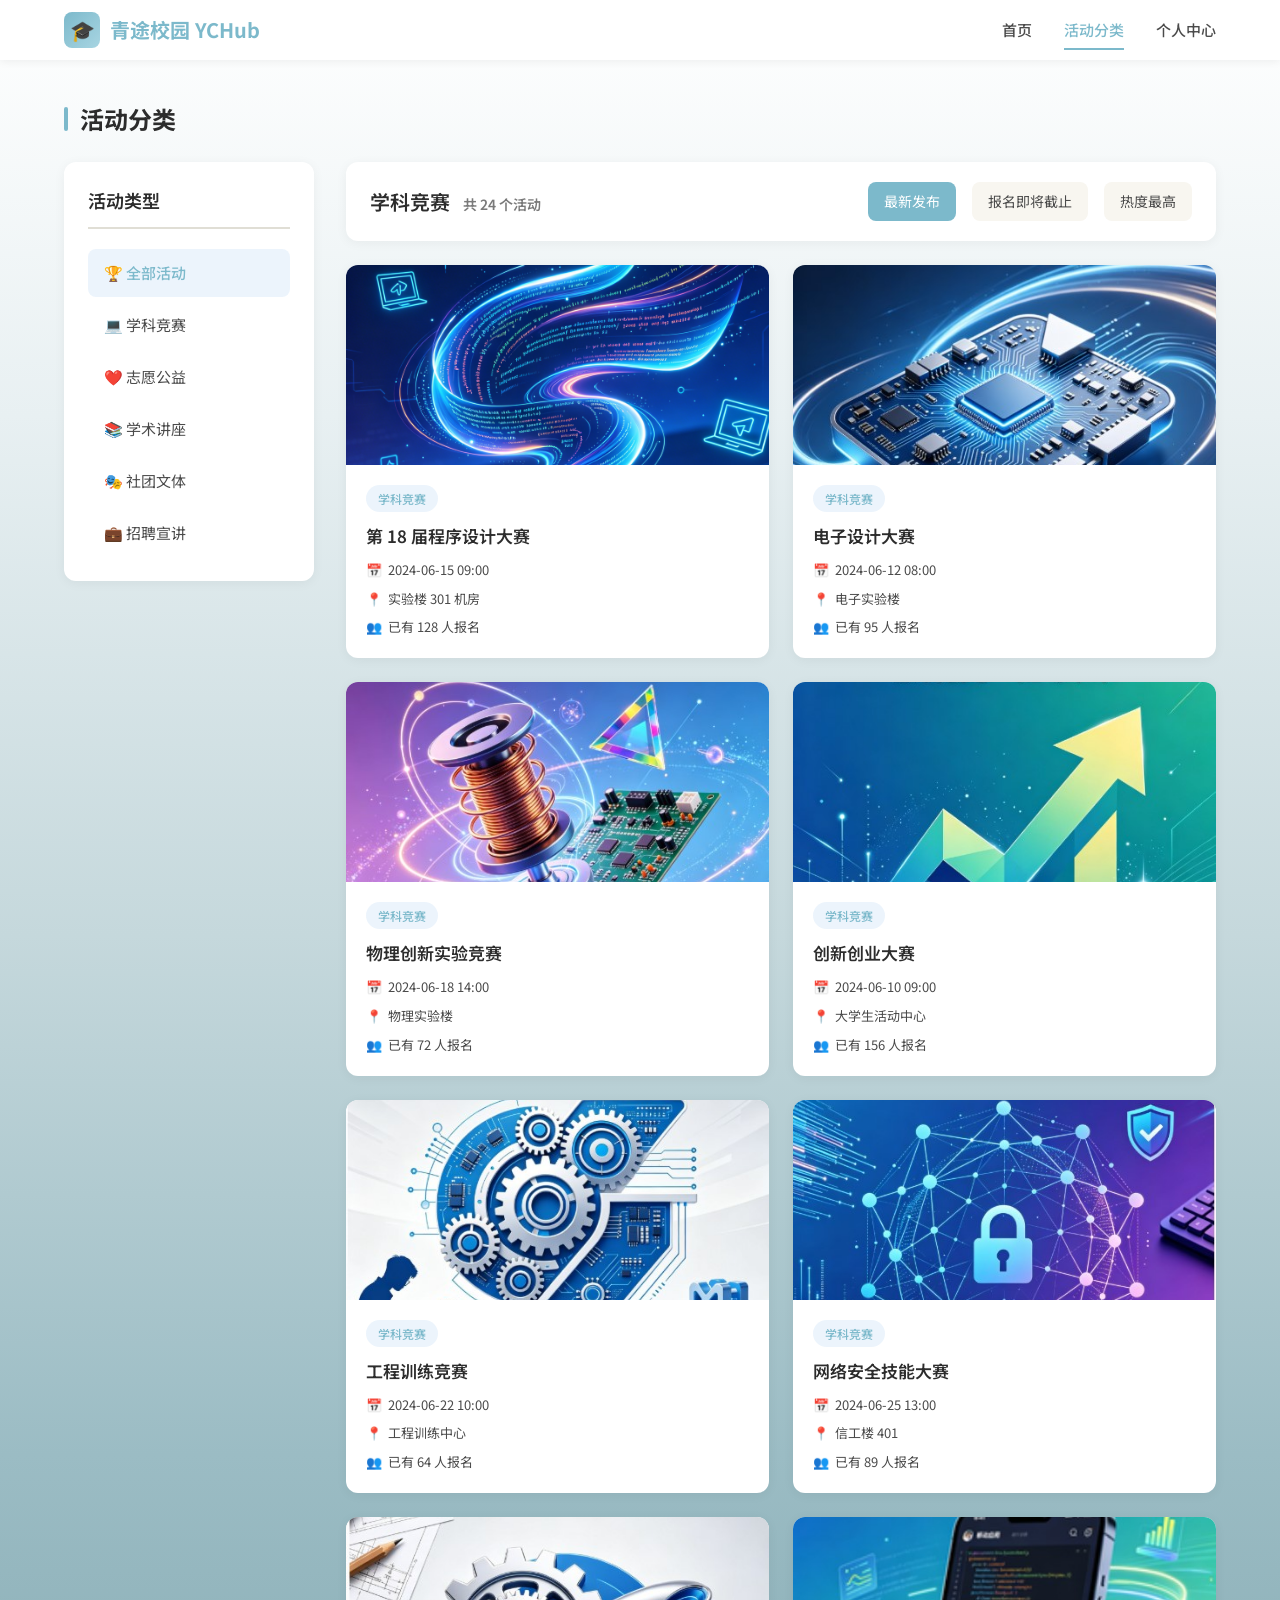
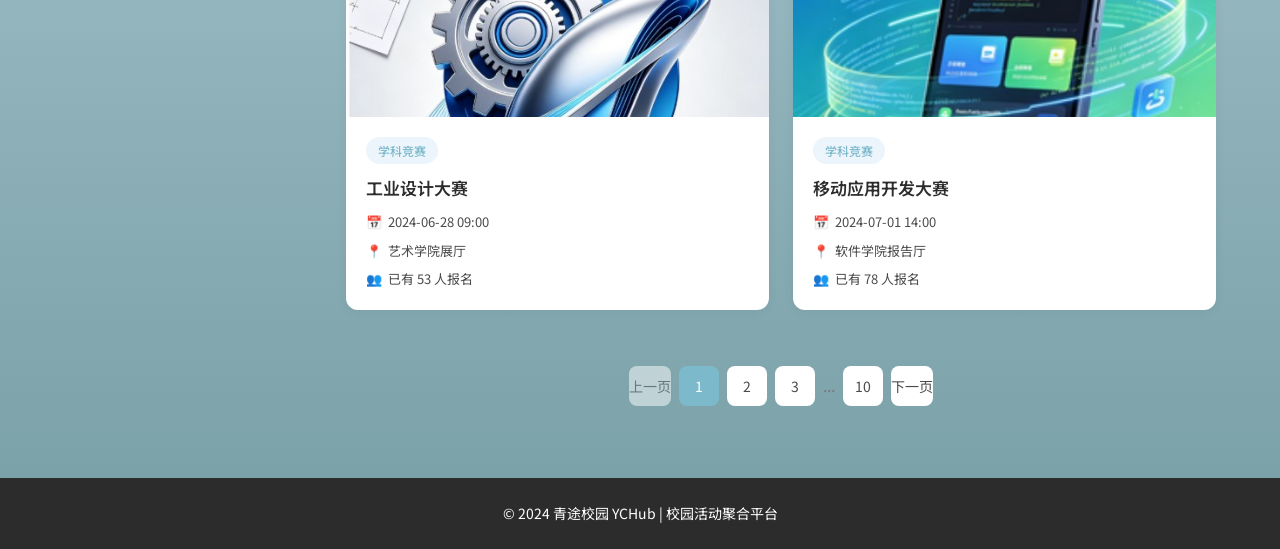
==== classify.html @ 2cfd6ea1 "refactor: 调整轮播间隔、移除冗余文案和面包屑导航 1. 将自动轮播间隔从3500毫秒调整为2500毫秒 2. 移除classify.html页面的分类页描述文案 3. 移除detail.ht" ====
<!DOCTYPE html>
<html lang="zh-CN">
<head>
  <meta charset="UTF-8">
  <meta name="viewport" content="width=device-width, initial-scale=1.0">
  <meta name="description" content="青途校园 YCHub - 活动分类页面">
  <title>活动分类 - 青途校园 YCHub</title>
  <link rel="stylesheet" href="style.css">
  <style>
    /* 页面整体背景 - 天青色渐变 */
    .classify-page-wrapper {
      background: linear-gradient(to top, #7BA1A9 0%, #9BBCC4 30%, #C5D8DC 55%, #E8F0F2 80%, #FFFFFF 100%);
      min-height: 100vh;
    }
  </style>
</head>
<body>
  <!-- 顶部导航栏 -->
  <nav class="navbar">
    <div class="container">
      <a href="index.html" class="navbar-brand">
        <div class="navbar-brand-icon">🎓</div>
        <span>青途校园 YCHub</span>
      </a>
      <div class="navbar-menu">
        <a href="index.html" class="navbar-item">首页</a>
        <a href="classify.html" class="navbar-item active">活动分类</a>
        <a href="user.html" class="navbar-item">个人中心</a>
      </div>
    </div>
  </nav>

  <!-- 页面内容 -->
  <main class="page-wrapper classify-page-wrapper">
    <section class="classify-page">
      <div class="container">
        <h1 class="section-title">活动分类</h1>
        
        <div class="classify-layout">
          <!-- 左侧分类侧边栏 -->
          <aside class="sidebar">
            <h2 class="sidebar-title">活动类型</h2>
            <nav class="sidebar-menu">
              <div class="sidebar-item active">🏆 全部活动</div>
              <div class="sidebar-item">💻 学科竞赛</div>
              <div class="sidebar-item">❤️ 志愿公益</div>
              <div class="sidebar-item">📚 学术讲座</div>
              <div class="sidebar-item">🎭 社团文体</div>
              <div class="sidebar-item">💼 招聘宣讲</div>
            </nav>
          </aside>

          <!-- 右侧活动列表 -->
          <div class="main-content">
            <!-- 列表头部 -->
            <div class="content-header">
              <div>
                <h2 class="content-title">
                  学科竞赛
                  <span class="content-count">共 24 个活动</span>
                </h2>
              </div>
              <div class="sort-options">
                <span class="sort-item active">最新发布</span>
                <span class="sort-item">报名即将截止</span>
                <span class="sort-item">热度最高</span>
              </div>
            </div>

            <!-- 活动列表 -->
            <div class="activity-list">
              <!-- 活动项 1 -->
              <a href="detail.html" class="card activity-card">
                <img class="card-image" src="images/posters/programming-contest.jpg" alt="第 18 届程序设计大赛海报">
                <div class="card-content">
                  <span class="tag tag-primary activity-tag">学科竞赛</span>
                  <h3 class="activity-title">第 18 届程序设计大赛</h3>
                  <div class="activity-meta">
                    <div class="activity-meta-item">
                      <span>📅</span>
                      <span>2024-06-15 09:00</span>
                    </div>
                    <div class="activity-meta-item">
                      <span>📍</span>
                      <span>实验楼 301 机房</span>
                    </div>
                    <div class="activity-meta-item">
                      <span>👥</span>
                      <span>已有 128 人报名</span>
                    </div>
                  </div>
                </div>
              </a>

              <!-- 活动项 2 -->
              <a href="detail.html" class="card activity-card">
                <img class="card-image" src="images/posters/electronic-design.jpg" alt="电子设计大赛海报">
                <div class="card-content">
                  <span class="tag tag-primary activity-tag">学科竞赛</span>
                  <h3 class="activity-title">电子设计大赛</h3>
                  <div class="activity-meta">
                    <div class="activity-meta-item">
                      <span>📅</span>
                      <span>2024-06-12 08:00</span>
                    </div>
                    <div class="activity-meta-item">
                      <span>📍</span>
                      <span>电子实验楼</span>
                    </div>
                    <div class="activity-meta-item">
                      <span>👥</span>
                      <span>已有 95 人报名</span>
                    </div>
                  </div>
                </div>
              </a>

              <!-- 活动项 3 -->
              <a href="detail.html" class="card activity-card">
                <img class="card-image" src="images/posters/physics-contest.jpg" alt="物理创新实验竞赛海报">
                <div class="card-content">
                  <span class="tag tag-primary activity-tag">学科竞赛</span>
                  <h3 class="activity-title">物理创新实验竞赛</h3>
                  <div class="activity-meta">
                    <div class="activity-meta-item">
                      <span>📅</span>
                      <span>2024-06-18 14:00</span>
                    </div>
                    <div class="activity-meta-item">
                      <span>📍</span>
                      <span>物理实验楼</span>
                    </div>
                    <div class="activity-meta-item">
                      <span>👥</span>
                      <span>已有 72 人报名</span>
                    </div>
                  </div>
                </div>
              </a>

              <!-- 活动项 4 -->
              <a href="detail.html" class="card activity-card">
                <img class="card-image" src="images/posters/innovation-contest.jpg" alt="创新创业大赛海报">
                <div class="card-content">
                  <span class="tag tag-primary activity-tag">学科竞赛</span>
                  <h3 class="activity-title">创新创业大赛</h3>
                  <div class="activity-meta">
                    <div class="activity-meta-item">
                      <span>📅</span>
                      <span>2024-06-10 09:00</span>
                    </div>
                    <div class="activity-meta-item">
                      <span>📍</span>
                      <span>大学生活动中心</span>
                    </div>
                    <div class="activity-meta-item">
                      <span>👥</span>
                      <span>已有 156 人报名</span>
                    </div>
                  </div>
                </div>
              </a>

              <!-- 活动项 5 -->
              <a href="detail.html" class="card activity-card">
                <img class="card-image" src="images/posters/engineering-training.jpg" alt="工程训练竞赛海报">
                <div class="card-content">
                  <span class="tag tag-primary activity-tag">学科竞赛</span>
                  <h3 class="activity-title">工程训练竞赛</h3>
                  <div class="activity-meta">
                    <div class="activity-meta-item">
                      <span>📅</span>
                      <span>2024-06-22 10:00</span>
                    </div>
                    <div class="activity-meta-item">
                      <span>📍</span>
                      <span>工程训练中心</span>
                    </div>
                    <div class="activity-meta-item">
                      <span>👥</span>
                      <span>已有 64 人报名</span>
                    </div>
                  </div>
                </div>
              </a>

              <!-- 活动项 6 -->
              <a href="detail.html" class="card activity-card">
                <img class="card-image" src="images/posters/cybersecurity-contest.jpg" alt="网络安全技能大赛海报">
                <div class="card-content">
                  <span class="tag tag-primary activity-tag">学科竞赛</span>
                  <h3 class="activity-title">网络安全技能大赛</h3>
                  <div class="activity-meta">
                    <div class="activity-meta-item">
                      <span>📅</span>
                      <span>2024-06-25 13:00</span>
                    </div>
                    <div class="activity-meta-item">
                      <span>📍</span>
                      <span>信工楼 401</span>
                    </div>
                    <div class="activity-meta-item">
                      <span>👥</span>
                      <span>已有 89 人报名</span>
                    </div>
                  </div>
                </div>
              </a>

              <!-- 活动项 7 -->
              <a href="detail.html" class="card activity-card">
                <img class="card-image" src="images/posters/industrial-design.jpg" alt="工业设计大赛海报">
                <div class="card-content">
                  <span class="tag tag-primary activity-tag">学科竞赛</span>
                  <h3 class="activity-title">工业设计大赛</h3>
                  <div class="activity-meta">
                    <div class="activity-meta-item">
                      <span>📅</span>
                      <span>2024-06-28 09:00</span>
                    </div>
                    <div class="activity-meta-item">
                      <span>📍</span>
                      <span>艺术学院展厅</span>
                    </div>
                    <div class="activity-meta-item">
                      <span>👥</span>
                      <span>已有 53 人报名</span>
                    </div>
                  </div>
                </div>
              </a>

              <!-- 活动项 8 -->
              <a href="detail.html" class="card activity-card">
                <img class="card-image" src="images/posters/mobile-app-contest.jpg" alt="移动应用开发大赛海报">
                <div class="card-content">
                  <span class="tag tag-primary activity-tag">学科竞赛</span>
                  <h3 class="activity-title">移动应用开发大赛</h3>
                  <div class="activity-meta">
                    <div class="activity-meta-item">
                      <span>📅</span>
                      <span>2024-07-01 14:00</span>
                    </div>
                    <div class="activity-meta-item">
                      <span>📍</span>
                      <span>软件学院报告厅</span>
                    </div>
                    <div class="activity-meta-item">
                      <span>👥</span>
                      <span>已有 78 人报名</span>
                    </div>
                  </div>
                </div>
              </a>
            </div>

            <!-- 分页 -->
            <nav class="pagination">
              <span class="pagination-item disabled">上一页</span>
              <span class="pagination-item active">1</span>
              <span class="pagination-item">2</span>
              <span class="pagination-item">3</span>
              <span class="pagination-ellipsis">...</span>
              <span class="pagination-item">10</span>
              <span class="pagination-item">下一页</span>
            </nav>
          </div>
        </div>
      </div>
    </section>
  </main>

  <!-- 底部版权栏 -->
  <footer class="footer">
    <div class="container">
      <p>© 2024 青途校园 YCHub | 校园活动聚合平台</p>
    </div>
  </footer>
</body>
</html>
---- style.css ----
/* ===== 1. 全局基础样式 ===== */
@import url('https://fonts.googleapis.com/css2?family=Noto+Sans+SC:wght@300;400;500;700&display=swap');

* {
  margin: 0;
  padding: 0;
  box-sizing: border-box;
}

:root {
  --primary-color: #7CB9CB;
  --primary-light: #A8D5E2;
  --primary-dark: #5A9AAD;
  --secondary-color: #7BA05B;
  --secondary-light: #9BC278;
  --accent-color: #C73E3A;
  --accent-light: #D4625C;
  --accent-dark: #A6302C;
  --bg-color: #F8F6F0;
  --bg-white: #FFFFFF;
  --text-primary: #2C2C2C;
  --text-secondary: #4A4A4A;
  --text-muted: #7A7A7A;
  --border-color: #E0DED5;
  --border-light: #F0EEE6;
  --shadow-light: 0 2px 8px rgba(0,0,0,0.06);
  --shadow-hover: 0 4px 16px rgba(0,0,0,0.10);
  --shadow-card: 0 2px 12px rgba(0,0,0,0.05);
  --radius-sm: 8px;
  --radius-md: 12px;
  --radius-lg: 16px;
  --radius-full: 50%;
  --transition: all 0.3s ease;
  --max-width: 1200px;
  --nav-height: 60px;
}

body {
  font-family: 'Noto Sans SC', -apple-system, BlinkMacSystemFont, 'Segoe UI', sans-serif;
  font-size: 16px;
  line-height: 1.6;
  color: var(--text-primary);
  background-color: var(--bg-color);
  min-height: 100vh;
}

a {
  text-decoration: none;
  color: inherit;
  transition: var(--transition);
}

ul, ol {
  list-style: none;
}

img {
  max-width: 100%;
  height: auto;
  display: block;
}

button {
  cursor: pointer;
  border: none;
  background: none;
  font-family: inherit;
  transition: var(--transition);
}

input, textarea {
  font-family: inherit;
  font-size: inherit;
}

/* ===== 2. 公共组件样式 ===== */

/* 容器 */
.container {
  max-width: var(--max-width);
  margin: 0 auto;
  padding: 0 24px;
}

/* 页面内容包装器 */
.page-wrapper {
  min-height: calc(100vh - var(--nav-height));
  padding-top: var(--nav-height);
}

/* 导航栏 */
.navbar {
  position: fixed;
  top: 0;
  left: 0;
  right: 0;
  height: var(--nav-height);
  background: var(--bg-white);
  box-shadow: var(--shadow-light);
  z-index: 1000;
}

.navbar .container {
  display: flex;
  align-items: center;
  justify-content: space-between;
  height: 100%;
}

.navbar-brand {
  display: flex;
  align-items: center;
  gap: 10px;
  font-size: 20px;
  font-weight: 700;
  color: var(--primary-color);
}

.navbar-brand-icon {
  width: 36px;
  height: 36px;
  background: linear-gradient(135deg, var(--primary-color), var(--primary-light));
  border-radius: var(--radius-sm);
  display: flex;
  align-items: center;
  justify-content: center;
  color: white;
  font-size: 20px;
}

.navbar-menu {
  display: flex;
  align-items: center;
  gap: 32px;
}

.navbar-item {
  position: relative;
  padding: 8px 0;
  font-size: 15px;
  color: var(--text-secondary);
  font-weight: 500;
}

.navbar-item::after {
  content: '';
  position: absolute;
  bottom: 0;
  left: 0;
  width: 0;
  height: 2px;
  background: var(--primary-color);
  transition: var(--transition);
}

.navbar-item:hover,
.navbar-item.active {
  color: var(--primary-color);
}

.navbar-item:hover::after,
.navbar-item.active::after {
  width: 100%;
}

/* 底部版权栏 */
.footer {
  background: var(--text-primary);
  color: var(--bg-white);
  padding: 24px 0;
  text-align: center;
  font-size: 14px;
}

.footer a {
  color: var(--primary-light);
}

.footer a:hover {
  text-decoration: underline;
}

/* 按钮 */
.btn {
  display: inline-flex;
  align-items: center;
  justify-content: center;
  padding: 12px 24px;
  border-radius: var(--radius-sm);
  font-size: 15px;
  font-weight: 500;
  transition: var(--transition);
  cursor: pointer;
  border: none;
  gap: 8px;
}

.btn-primary {
  background: var(--primary-color);
  color: var(--bg-white);
}

.btn-primary:hover {
  background: var(--primary-dark);
  transform: translateY(-2px);
  box-shadow: var(--shadow-hover);
}

.btn-accent {
  background: var(--accent-color);
  color: var(--bg-white);
}

.btn-accent:hover {
  background: var(--accent-dark);
  transform: translateY(-2px);
  box-shadow: var(--shadow-hover);
}

.btn-outline {
  background: transparent;
  color: var(--primary-color);
  border: 2px solid var(--primary-color);
}

.btn-outline:hover {
  background: var(--primary-color);
  color: var(--bg-white);
}

.btn-sm {
  padding: 8px 16px;
  font-size: 13px;
}

.btn-lg {
  padding: 16px 32px;
  font-size: 17px;
}

/* 卡片 */
.card {
  background: var(--bg-white);
  border-radius: var(--radius-md);
  box-shadow: var(--shadow-card);
  transition: var(--transition);
  overflow: hidden;
}

.card:hover {
  transform: translateY(-4px);
  box-shadow: var(--shadow-hover);
}

.card-image {
  width: 100%;
  height: 180px;
  object-fit: cover;
  background: var(--bg-color);
}

.card-content {
  padding: 20px;
}

.card-title {
  font-size: 18px;
  font-weight: 600;
  margin-bottom: 12px;
  color: var(--text-primary);
}

.card-meta {
  display: flex;
  flex-direction: column;
  gap: 8px;
  font-size: 14px;
  color: var(--text-secondary);
}

.card-meta-item {
  display: flex;
  align-items: center;
  gap: 6px;
}

/* 标签 */
.tag {
  display: inline-block;
  padding: 4px 12px;
  border-radius: 20px;
  font-size: 12px;
  font-weight: 500;
}

.tag-primary {
  background: rgba(74, 144, 226, 0.1);
  color: var(--primary-color);
}

.tag-secondary {
  background: rgba(92, 184, 92, 0.1);
  color: var(--secondary-color);
}

.tag-accent {
  background: rgba(245, 166, 35, 0.1);
  color: var(--accent-color);
}

/* 标题 */
.section-title {
  font-size: 24px;
  font-weight: 700;
  color: var(--text-primary);
  margin-bottom: 24px;
  position: relative;
  padding-left: 16px;
}

.section-title::before {
  content: '';
  position: absolute;
  left: 0;
  top: 50%;
  transform: translateY(-50%);
  width: 4px;
  height: 24px;
  background: var(--primary-color);
  border-radius: 2px;
}

/* 搜索框 */
.search-box {
  display: flex;
  width: 100%;
  max-width: 600px;
  margin: 0 auto;
  background: var(--bg-white);
  border-radius: var(--radius-lg);
  box-shadow: var(--shadow-light);
  overflow: hidden;
}

.search-input {
  flex: 1;
  padding: 16px 20px;
  border: none;
  outline: none;
  font-size: 15px;
}

.search-input::placeholder {
  color: var(--text-muted);
}

.search-btn {
  padding: 16px 28px;
  background: var(--primary-color);
  color: var(--bg-white);
  font-size: 15px;
  font-weight: 500;
  border: none;
  cursor: pointer;
  transition: var(--transition);
}

.search-btn:hover {
  background: var(--primary-dark);
}

/* ===== 3. 首页样式 ===== */

/* 轮播图区域 */
.carousel-section {
  background: linear-gradient(135deg, #FEF9E7 0%, #FDF2E9 50%, #F5EEF8 100%);
  padding: 40px 0 60px;
  overflow: hidden;
}

.carousel-container {
  max-width: var(--max-width);
  margin: 0 auto;
  padding: 0 24px;
}

.carousel-title {
  font-size: 28px;
  font-weight: 700;
  color: var(--text-primary);
  margin-bottom: 24px;
  text-align: center;
  font-family: 'Noto Sans SC', sans-serif;
}

.carousel-wrapper {
  position: relative;
  max-width: 900px;
  margin: 0 auto;
}

.carousel-track {
  position: relative;
  height: 400px;
  display: flex;
  align-items: center;
  justify-content: center;
}

.carousel-item {
  position: absolute;
  width: 280px;
  height: 380px;
  border-radius: var(--radius-lg);
  overflow: hidden;
  box-shadow: 0 8px 32px rgba(0,0,0,0.15);
  transition: all 0.5s cubic-bezier(0.4, 0, 0.2, 1);
  opacity: 0;
  transform: scale(0.8) translateX(0);
  z-index: 1;
}

.carousel-item img {
  width: 100%;
  height: 100%;
  object-fit: cover;
}

.carousel-item.active {
  opacity: 1;
  transform: scale(1) translateX(0);
  z-index: 10;
}

.carousel-item.prev {
  opacity: 0.6;
  transform: scale(0.85) translateX(-320px);
  z-index: 5;
}

.carousel-item.next {
  opacity: 0.6;
  transform: scale(0.85) translateX(320px);
  z-index: 5;
}

.carousel-content {
  position: absolute;
  bottom: 0;
  left: 0;
  right: 0;
  padding: 20px;
  background: linear-gradient(transparent, rgba(0,0,0,0.8));
  color: white;
}

.carousel-tag {
  display: inline-block;
  padding: 4px 12px;
  background: var(--primary-color);
  border-radius: 20px;
  font-size: 12px;
  font-weight: 500;
  margin-bottom: 8px;
}

.carousel-tag.tag-secondary {
  background: var(--secondary-color);
}

.carousel-tag.tag-accent {
  background: var(--accent-color);
}

.carousel-item-title {
  font-size: 18px;
  font-weight: 600;
  margin-bottom: 4px;
}

.carousel-item-desc {
  font-size: 13px;
  opacity: 0.9;
}

.carousel-indicators {
  display: flex;
  justify-content: center;
  gap: 10px;
  margin-top: 24px;
}

.indicator {
  width: 10px;
  height: 10px;
  border-radius: 50%;
  background: var(--border-color);
  cursor: pointer;
  transition: var(--transition);
}

.indicator.active {
  background: var(--primary-color);
  width: 28px;
  border-radius: 5px;
}

.indicator:hover {
  background: var(--primary-light);
}

/* 搜索区域 */
.search-banner {
  background: linear-gradient(135deg, var(--primary-color) 0%, var(--primary-light) 50%, #A8D5E2 100%);
  padding: 60px 0;
  text-align: center;
  color: var(--bg-white);
}

.search-banner-title {
  font-size: 36px;
  font-weight: 700;
  margin-bottom: 12px;
  text-shadow: 0 2px 4px rgba(0,0,0,0.1);
}

.search-banner-subtitle {
  font-size: 18px;
  opacity: 0.95;
  margin-bottom: 32px;
}

.search-section {
  margin-bottom: 0;
}

/* 快捷入口 */
.quick-access {
  padding: 60px 0;
  background: var(--bg-white);
}

.quick-access-grid {
  display: grid;
  grid-template-columns: repeat(4, 1fr);
  gap: 24px;
}

.quick-access-item {
  text-align: center;
  padding: 32px 20px;
  background: var(--bg-color);
  border-radius: var(--radius-md);
  transition: var(--transition);
  cursor: pointer;
}

.quick-access-item:hover {
  transform: translateY(-6px);
  box-shadow: var(--shadow-hover);
  background: var(--bg-white);
}

.quick-access-icon {
  width: 64px;
  height: 64px;
  margin: 0 auto 16px;
  border-radius: var(--radius-md);
  display: flex;
  align-items: center;
  justify-content: center;
  font-size: 32px;
}

.quick-access-icon.competition {
  background: linear-gradient(135deg, #4A90E2, #87CEEB);
  color: white;
}

.quick-access-icon.volunteer {
  background: linear-gradient(135deg, #5CB85C, #7DCB7D);
  color: white;
}

.quick-access-icon.lecture {
  background: linear-gradient(135deg, #9B59B6, #BB8FCE);
  color: white;
}

.quick-access-icon.culture {
  background: linear-gradient(135deg, #E74C3C, #F1948A);
  color: white;
}

.quick-access-title {
  font-size: 18px;
  font-weight: 600;
  margin-bottom: 8px;
  color: var(--text-primary);
}

.quick-access-desc {
  font-size: 14px;
  color: var(--text-secondary);
}

/* 热门活动 */
.hot-activities {
  padding: 60px 0;
}

.hot-activities-grid {
  display: grid;
  grid-template-columns: repeat(3, 1fr);
  gap: 24px;
}

.activity-card {
  display: flex;
  flex-direction: column;
}

.activity-card .card-image {
  height: 200px;
}

.activity-tag {
  margin-bottom: 12px;
}

.activity-title {
  font-size: 17px;
  font-weight: 600;
  margin-bottom: 12px;
  color: var(--text-primary);
  line-height: 1.4;
}

.activity-meta {
  display: flex;
  flex-direction: column;
  gap: 8px;
  font-size: 13px;
  color: var(--text-secondary);
}

.activity-meta-item {
  display: flex;
  align-items: center;
  gap: 6px;
}

/* ===== 4. 分类页样式 ===== */

.classify-page {
  padding: 40px 0;
}

.classify-layout {
  display: grid;
  grid-template-columns: 250px 1fr;
  gap: 32px;
}

.sidebar {
  background: var(--bg-white);
  border-radius: var(--radius-md);
  padding: 24px;
  height: fit-content;
  position: sticky;
  top: calc(var(--nav-height) + 24px);
  box-shadow: var(--shadow-card);
}

.sidebar-title {
  font-size: 18px;
  font-weight: 600;
  margin-bottom: 20px;
  color: var(--text-primary);
  padding-bottom: 12px;
  border-bottom: 2px solid var(--border-color);
}

.sidebar-menu {
  display: flex;
  flex-direction: column;
  gap: 4px;
}

.sidebar-item {
  padding: 12px 16px;
  border-radius: var(--radius-sm);
  font-size: 15px;
  color: var(--text-secondary);
  transition: var(--transition);
  cursor: pointer;
}

.sidebar-item:hover {
  background: var(--bg-color);
  color: var(--primary-color);
}

.sidebar-item.active {
  background: rgba(74, 144, 226, 0.1);
  color: var(--primary-color);
  font-weight: 500;
}

.main-content {
  display: flex;
  flex-direction: column;
  gap: 24px;
}

.content-header {
  display: flex;
  justify-content: space-between;
  align-items: center;
  padding: 20px 24px;
  background: var(--bg-white);
  border-radius: var(--radius-md);
  box-shadow: var(--shadow-card);
}

.content-title {
  font-size: 20px;
  font-weight: 600;
  color: var(--text-primary);
}

.content-count {
  font-size: 14px;
  color: var(--text-muted);
  margin-left: 8px;
}

.sort-options {
  display: flex;
  gap: 16px;
}

.sort-item {
  padding: 8px 16px;
  border-radius: var(--radius-sm);
  font-size: 14px;
  color: var(--text-secondary);
  background: var(--bg-color);
  cursor: pointer;
  transition: var(--transition);
}

.sort-item:hover,
.sort-item.active {
  background: var(--primary-color);
  color: var(--bg-white);
}

.activity-list {
  display: grid;
  grid-template-columns: repeat(2, 1fr);
  gap: 24px;
}

.pagination {
  display: flex;
  justify-content: center;
  align-items: center;
  gap: 8px;
  padding: 32px 0;
}

.pagination-item {
  min-width: 40px;
  height: 40px;
  display: flex;
  align-items: center;
  justify-content: center;
  border-radius: var(--radius-sm);
  font-size: 14px;
  color: var(--text-secondary);
  background: var(--bg-white);
  cursor: pointer;
  transition: var(--transition);
}

.pagination-item:hover,
.pagination-item.active {
  background: var(--primary-color);
  color: var(--bg-white);
}

.pagination-item.disabled {
  opacity: 0.5;
  cursor: not-allowed;
}

.pagination-ellipsis {
  color: var(--text-muted);
}

/* ===== 5. 详情页样式 ===== */

.detail-page {
  padding: 40px 0;
}

.breadcrumb {
  display: flex;
  align-items: center;
  gap: 8px;
  font-size: 14px;
  color: var(--text-secondary);
  margin-bottom: 24px;
}

.breadcrumb a {
  color: var(--primary-color);
}

.breadcrumb a:hover {
  text-decoration: underline;
}

.breadcrumb-separator {
  color: var(--text-muted);
}

.detail-header {
  margin-bottom: 32px;
}

.detail-cover {
  width: 100%;
  height: 400px;
  border-radius: var(--radius-md);
  overflow: hidden;
  margin-bottom: 24px;
  background: linear-gradient(135deg, var(--primary-color), var(--secondary-color));
  display: flex;
  align-items: center;
  justify-content: center;
  color: white;
  font-size: 48px;
}

.detail-title {
  font-size: 32px;
  font-weight: 700;
  color: var(--text-primary);
  margin-bottom: 16px;
}

.detail-layout {
  display: grid;
  grid-template-columns: 1fr 300px;
  gap: 32px;
}

.detail-main {
  display: flex;
  flex-direction: column;
  gap: 24px;
}

.detail-card {
  background: var(--bg-white);
  border-radius: var(--radius-md);
  padding: 24px;
  box-shadow: var(--shadow-card);
}

.detail-card-title {
  font-size: 20px;
  font-weight: 600;
  margin-bottom: 20px;
  color: var(--text-primary);
  padding-bottom: 12px;
  border-bottom: 2px solid var(--border-color);
}

.info-grid {
  display: grid;
  grid-template-columns: repeat(2, 1fr);
  gap: 20px;
}

.info-item {
  display: flex;
  flex-direction: column;
  gap: 8px;
}

.info-label {
  font-size: 14px;
  color: var(--text-muted);
}

.info-value {
  font-size: 15px;
  color: var(--text-primary);
  font-weight: 500;
}

.info-description {
  font-size: 15px;
  line-height: 1.8;
  color: var(--text-secondary);
}

.detail-sidebar {
  display: flex;
  flex-direction: column;
  gap: 24px;
}

.sidebar-card {
  background: var(--bg-white);
  border-radius: var(--radius-md);
  padding: 24px;
  box-shadow: var(--shadow-card);
}

.sidebar-card-title {
  font-size: 16px;
  font-weight: 600;
  margin-bottom: 16px;
  color: var(--text-primary);
}

.register-btn {
  width: 100%;
  padding: 16px;
  font-size: 18px;
  font-weight: 600;
  background: var(--accent-color);
  color: var(--bg-white);
  border: none;
  border-radius: var(--radius-sm);
  cursor: pointer;
  transition: var(--transition);
}

.register-btn:hover {
  background: var(--accent-dark);
  transform: translateY(-2px);
  box-shadow: var(--shadow-hover);
}

.qr-placeholder {
  width: 100%;
  height: 200px;
  background: var(--bg-color);
  border-radius: var(--radius-sm);
  display: flex;
  flex-direction: column;
  align-items: center;
  justify-content: center;
  color: var(--text-muted);
  font-size: 14px;
  gap: 12px;
}

.qr-icon {
  font-size: 48px;
  opacity: 0.5;
}

.contact-list {
  display: flex;
  flex-direction: column;
  gap: 12px;
}

.contact-item {
  display: flex;
  align-items: center;
  gap: 10px;
  font-size: 14px;
  color: var(--text-secondary);
}

.contact-icon {
  width: 32px;
  height: 32px;
  background: var(--bg-color);
  border-radius: var(--radius-full);
  display: flex;
  align-items: center;
  justify-content: center;
  color: var(--primary-color);
}

.tips-list {
  display: flex;
  flex-direction: column;
  gap: 12px;
}

.tip-item {
  display: flex;
  align-items: flex-start;
  gap: 10px;
  font-size: 13px;
  color: var(--text-secondary);
  line-height: 1.6;
}

.tip-icon {
  color: var(--accent-color);
  flex-shrink: 0;
}

/* ===== 6. 个人中心样式 ===== */

.user-page {
  padding: 40px 0;
}

.user-header {
  background: var(--bg-white);
  border-radius: var(--radius-md);
  padding: 40px;
  margin-bottom: 32px;
  box-shadow: var(--shadow-card);
  display: flex;
  align-items: center;
  gap: 32px;
}

.user-avatar {
  width: 120px;
  height: 120px;
  border-radius: var(--radius-full);
  background: linear-gradient(135deg, var(--primary-color), var(--primary-light));
  display: flex;
  align-items: center;
  justify-content: center;
  color: white;
  font-size: 48px;
  flex-shrink: 0;
}

.user-info {
  flex: 1;
}

.user-name {
  font-size: 26px;
  font-weight: 700;
  color: var(--text-primary);
  margin-bottom: 8px;
}

.user-id {
  font-size: 14px;
  color: var(--text-muted);
  margin-bottom: 12px;
}

.user-bio {
  font-size: 15px;
  color: var(--text-secondary);
}

.user-menu {
  display: grid;
  grid-template-columns: repeat(4, 1fr);
  gap: 24px;
  margin-bottom: 32px;
}

.menu-card {
  background: var(--bg-white);
  border-radius: var(--radius-md);
  padding: 24px;
  text-align: center;
  box-shadow: var(--shadow-card);
  transition: var(--transition);
  cursor: pointer;
  position: relative;
}

.menu-card:hover {
  transform: translateY(-4px);
  box-shadow: var(--shadow-hover);
}

.menu-icon {
  width: 56px;
  height: 56px;
  margin: 0 auto 16px;
  border-radius: var(--radius-md);
  display: flex;
  align-items: center;
  justify-content: center;
  font-size: 28px;
}

.menu-icon.blue {
  background: rgba(74, 144, 226, 0.1);
  color: var(--primary-color);
}

.menu-icon.green {
  background: rgba(92, 184, 92, 0.1);
  color: var(--secondary-color);
}

.menu-icon.orange {
  background: rgba(245, 166, 35, 0.1);
  color: var(--accent-color);
}

.menu-icon.purple {
  background: rgba(139, 115, 85, 0.1);
  color: #8B7355;
}

.menu-title {
  font-size: 16px;
  font-weight: 600;
  color: var(--text-primary);
  margin-bottom: 6px;
}

.menu-desc {
  font-size: 13px;
  color: var(--text-muted);
}

.menu-badge {
  position: absolute;
  top: 16px;
  right: 16px;
  min-width: 22px;
  height: 22px;
  background: var(--accent-color);
  color: white;
  border-radius: 11px;
  font-size: 12px;
  font-weight: 600;
  display: flex;
  align-items: center;
  justify-content: center;
  padding: 0 6px;
}

.enrolled-section {
  background: var(--bg-white);
  border-radius: var(--radius-md);
  padding: 24px;
  box-shadow: var(--shadow-card);
}

.enrolled-list {
  display: flex;
  flex-direction: column;
  gap: 16px;
}

.enrolled-item {
  display: flex;
  align-items: center;
  padding: 20px;
  background: var(--bg-color);
  border-radius: var(--radius-sm);
  gap: 20px;
  transition: var(--transition);
}

.enrolled-item:hover {
  background: var(--bg-white);
  box-shadow: var(--shadow-light);
}

.enrolled-icon {
  width: 60px;
  height: 60px;
  background: linear-gradient(135deg, var(--primary-color), var(--primary-light));
  border-radius: var(--radius-sm);
  display: flex;
  align-items: center;
  justify-content: center;
  color: white;
  font-size: 24px;
  flex-shrink: 0;
}

.enrolled-info {
  flex: 1;
  display: flex;
  flex-direction: column;
  gap: 6px;
}

.enrolled-title {
  font-size: 16px;
  font-weight: 600;
  color: var(--text-primary);
}

.enrolled-meta {
  font-size: 13px;
  color: var(--text-secondary);
  display: flex;
  gap: 16px;
}

.enrolled-status {
  padding: 4px 12px;
  border-radius: 20px;
  font-size: 12px;
  font-weight: 500;
}

.status-approved {
  background: rgba(92, 184, 92, 0.1);
  color: var(--secondary-color);
}

.status-pending {
  background: rgba(245, 166, 35, 0.1);
  color: var(--accent-color);
}

.status-cancelled {
  background: rgba(153, 153, 153, 0.1);
  color: var(--text-muted);
}

.enrolled-actions {
  display: flex;
  gap: 10px;
}

/* ===== 7. 响应式适配 ===== */

@media (max-width: 1200px) {
  .container {
    padding: 0 20px;
  }

  .quick-access-grid {
    grid-template-columns: repeat(2, 1fr);
  }

  .hot-activities-grid {
    grid-template-columns: repeat(2, 1fr);
  }

  .classify-layout {
    grid-template-columns: 220px 1fr;
  }

  .detail-layout {
    grid-template-columns: 1fr 280px;
  }

  .user-menu {
    grid-template-columns: repeat(2, 1fr);
  }
}

@media (max-width: 992px) {
  .navbar-menu {
    gap: 24px;
  }

  .quick-access-grid {
    grid-template-columns: repeat(2, 1fr);
  }

  .hot-activities-grid {
    grid-template-columns: repeat(2, 1fr);
  }

  .classify-layout {
    grid-template-columns: 1fr;
  }

  .sidebar {
    position: static;
  }

  .activity-list {
    grid-template-columns: 1fr;
  }

  .detail-layout {
    grid-template-columns: 1fr;
  }

  .detail-sidebar {
    flex-direction: row;
    flex-wrap: wrap;
  }

  .sidebar-card {
    flex: 1;
    min-width: 250px;
  }

  .user-menu {
    grid-template-columns: repeat(2, 1fr);
  }

  .user-header {
    flex-direction: column;
    text-align: center;
  }
}

@media (max-width: 768px) {
  :root {
    --nav-height: 56px;
  }

  .hero-title {
    font-size: 32px;
  }

  .hero-subtitle {
    font-size: 18px;
  }

  .quick-access-grid {
    grid-template-columns: 1fr;
  }

  .hot-activities-grid {
    grid-template-columns: 1fr;
  }

  .info-grid {
    grid-template-columns: 1fr;
  }

  .user-menu {
    grid-template-columns: 1fr;
  }

  .enrolled-item {
    flex-direction: column;
    align-items: flex-start;
  }

  .enrolled-actions {
    width: 100%;
    margin-top: 12px;
  }

  .content-header {
    flex-direction: column;
    gap: 16px;
    align-items: flex-start;
  }
}
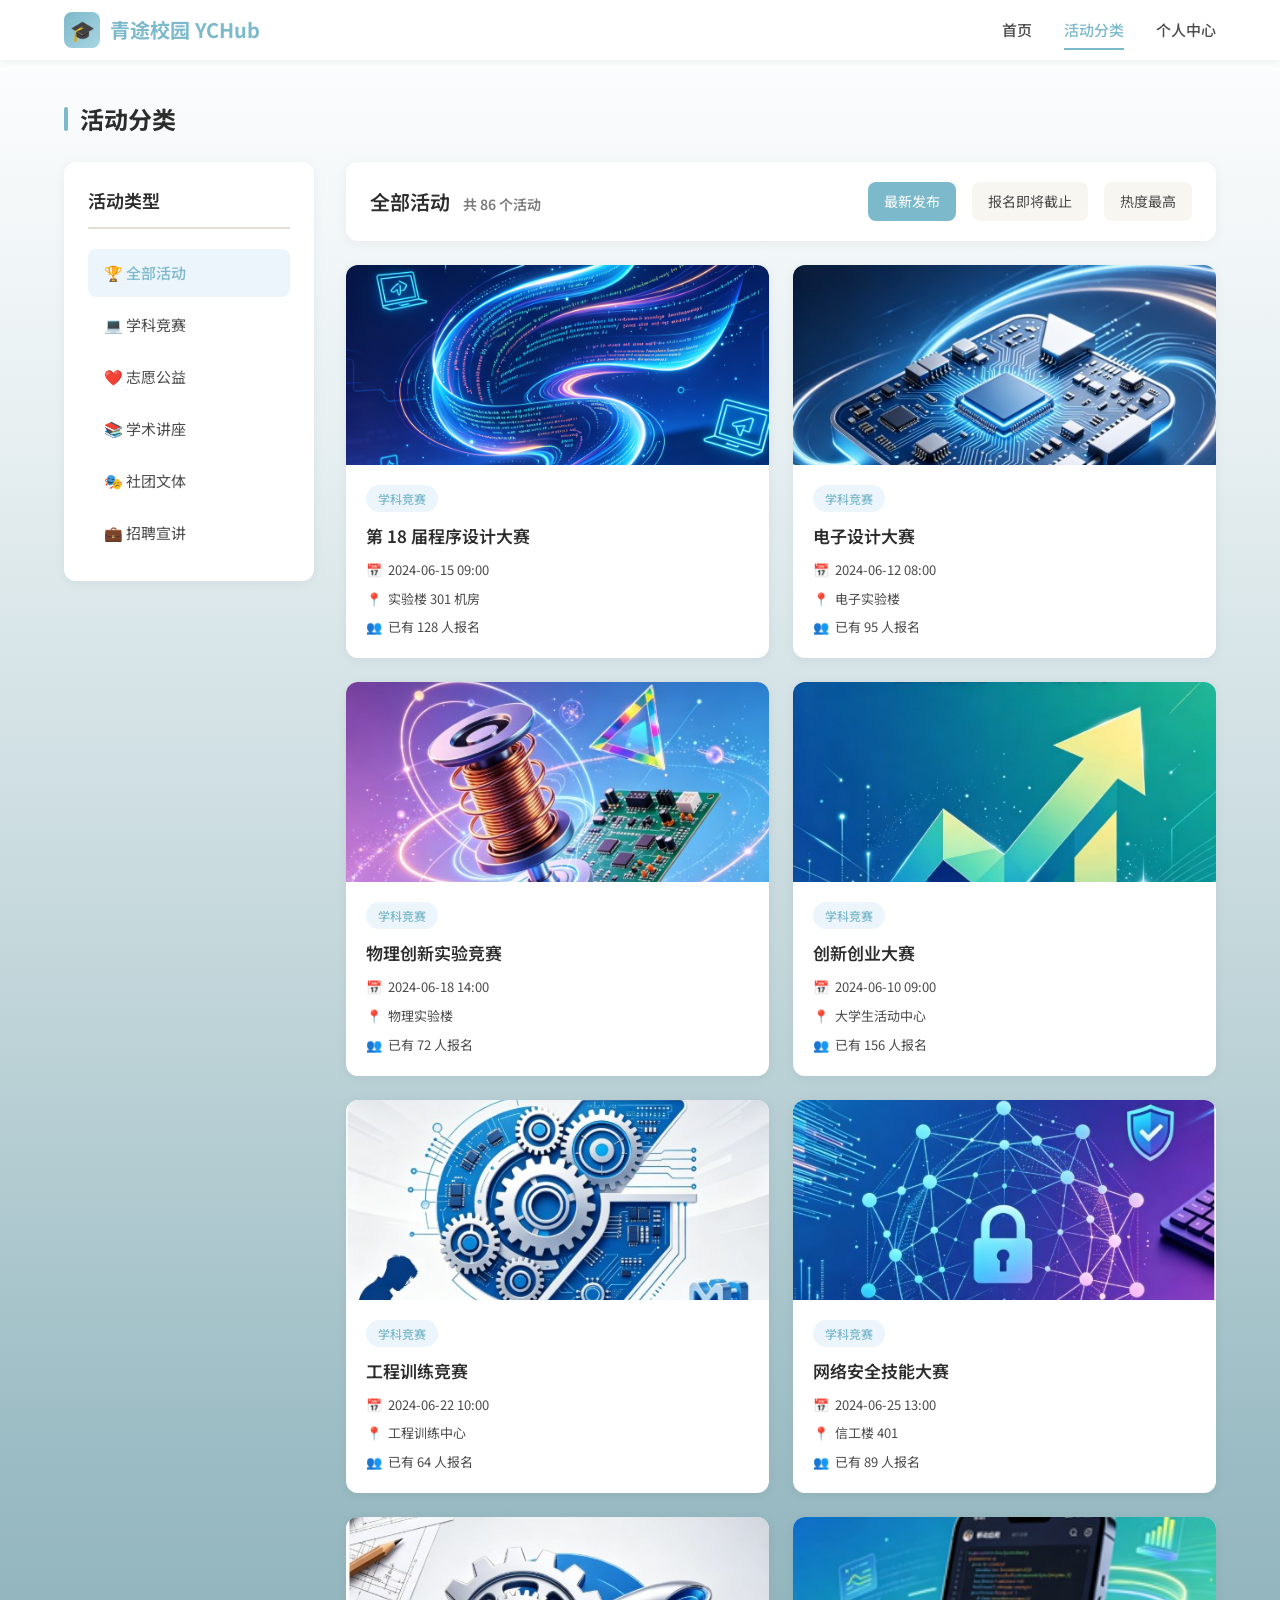
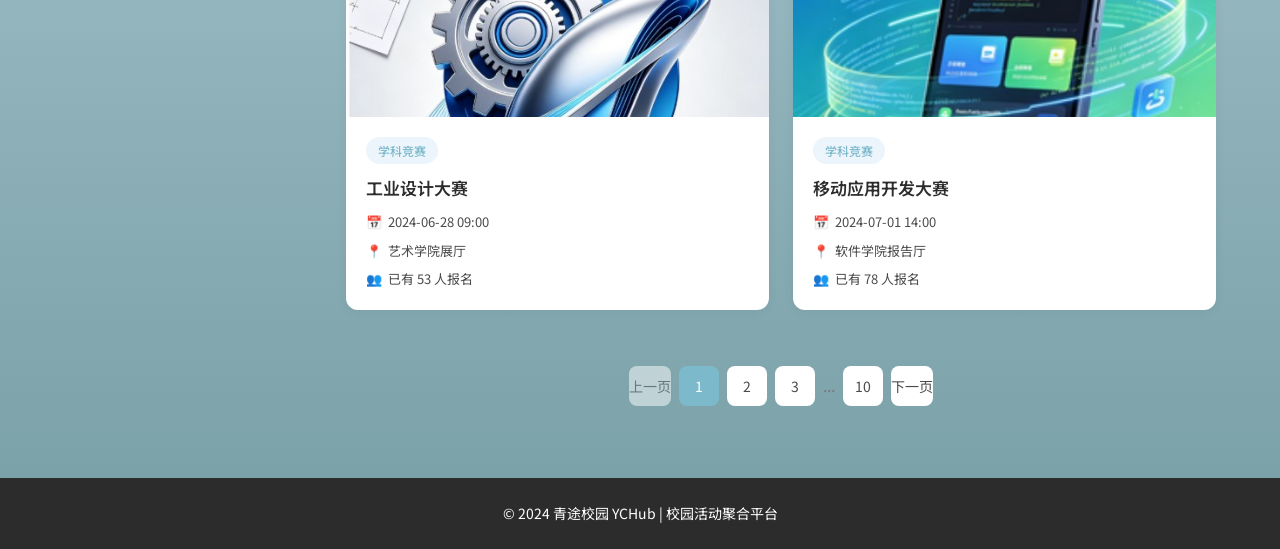
==== commit 6b202374: "feat(classify): 重构活动分类页面，添加全部分类筛选和海报资源 1. 将原学科竞赛页面改造为全活动分类页面，更新页面标题和总活动数 2. 新增多分类活动数据配置，包含学科竞赛、志愿公益等" ====
--- a/classify.html
+++ b/classify.html
@@ -56,8 +56,8 @@
             <div class="content-header">
               <div>
                 <h2 class="content-title">
-                  学科竞赛
-                  <span class="content-count">共 24 个活动</span>
+                  全部活动
+                  <span class="content-count">共 86 个活动</span>
                 </h2>
               </div>
               <div class="sort-options">
@@ -276,5 +276,152 @@
       <p>© 2024 青途校园 YCHub | 校园活动聚合平台</p>
     </div>
   </footer>
+
+  <script>
+    // 分类数据配置
+    const categoryData = {
+      '全部活动': {
+        count: 40,
+        activities: [
+          { title: '第 18 届程序设计大赛', tag: '学科竞赛', image: 'programming-contest.jpg', date: '2024-06-15 09:00', location: '实验楼 301 机房', participants: 128 },
+          { title: '电子设计大赛', tag: '学科竞赛', image: 'electronic-design.jpg', date: '2024-06-12 08:00', location: '电子实验楼', participants: 95 },
+          { title: '校园环保志愿活动', tag: '志愿公益', image: 'environmental-action.jpg', date: '2024-06-20 14:00', location: '校园广场', participants: 156 },
+          { title: '人工智能前沿讲座', tag: '学术讲座', image: 'ai-lecture.jpg', date: '2024-06-18 19:00', location: '图书馆报告厅', participants: 234 },
+          { title: '校园歌手大赛', tag: '社团文体', image: 'singer-contest.jpg', date: '2024-06-22 18:30', location: '大礼堂', participants: 89 },
+          { title: '腾讯校园招聘宣讲会', tag: '招聘宣讲', image: 'tencent-recruit.jpg', date: '2024-06-25 14:00', location: '就业中心', participants: 312 },
+          { title: '物理创新实验竞赛', tag: '学科竞赛', image: 'physics-contest.jpg', date: '2024-06-18 14:00', location: '物理实验楼', participants: 72 },
+          { title: '创新创业大赛', tag: '学科竞赛', image: 'innovation-contest.jpg', date: '2024-06-10 09:00', location: '大学生活动中心', participants: 156 }
+        ]
+      },
+      '学科竞赛': {
+        count: 8,
+        activities: [
+          { title: '第 18 届程序设计大赛', tag: '学科竞赛', image: 'programming-contest.jpg', date: '2024-06-15 09:00', location: '实验楼 301 机房', participants: 128 },
+          { title: '电子设计大赛', tag: '学科竞赛', image: 'electronic-design.jpg', date: '2024-06-12 08:00', location: '电子实验楼', participants: 95 },
+          { title: '物理创新实验竞赛', tag: '学科竞赛', image: 'physics-contest.jpg', date: '2024-06-18 14:00', location: '物理实验楼', participants: 72 },
+          { title: '创新创业大赛', tag: '学科竞赛', image: 'innovation-contest.jpg', date: '2024-06-10 09:00', location: '大学生活动中心', participants: 156 },
+          { title: '工程训练竞赛', tag: '学科竞赛', image: 'engineering-training.jpg', date: '2024-06-22 10:00', location: '工程训练中心', participants: 64 },
+          { title: '网络安全技能大赛', tag: '学科竞赛', image: 'cybersecurity-contest.jpg', date: '2024-06-25 13:00', location: '信工楼 401', participants: 89 },
+          { title: '工业设计大赛', tag: '学科竞赛', image: 'industrial-design.jpg', date: '2024-06-28 09:00', location: '艺术学院展厅', participants: 53 },
+          { title: '移动应用开发大赛', tag: '学科竞赛', image: 'mobile-app-contest.jpg', date: '2024-07-01 14:00', location: '软件学院报告厅', participants: 78 }
+        ]
+      },
+      '志愿公益': {
+        count: 8,
+        activities: [
+          { title: '校园环保志愿活动', tag: '志愿公益', image: 'environmental-action.jpg', date: '2024-06-20 14:00', location: '校园广场', participants: 156 },
+          { title: '社区关爱老人活动', tag: '志愿公益', image: 'elderly-care.jpg', date: '2024-06-22 09:00', location: '阳光社区', participants: 89 },
+          { title: '图书馆整理志愿者', tag: '志愿公益', image: 'library-volunteer.jpg', date: '2024-06-25 14:00', location: '校图书馆', participants: 67 },
+          { title: '义务支教活动', tag: '志愿公益', image: 'teaching-volunteer.jpg', date: '2024-06-28 08:00', location: '希望小学', participants: 45 },
+          { title: '爱心献血活动', tag: '志愿公益', image: 'blood-donation.jpg', date: '2024-07-01 09:00', location: '校医院', participants: 234 },
+          { title: '校园导览志愿者', tag: '志愿公益', image: 'campus-guide.jpg', date: '2024-07-05 08:00', location: '校门口', participants: 56 },
+          { title: '动物保护宣传', tag: '志愿公益', image: 'animal-protection.jpg', date: '2024-07-08 14:00', location: '生态园', participants: 78 },
+          { title: '垃圾分类宣传', tag: '志愿公益', image: 'recycling.jpg', date: '2024-07-10 10:00', location: '各宿舍楼', participants: 123 }
+        ]
+      },
+      '学术讲座': {
+        count: 8,
+        activities: [
+          { title: '人工智能前沿讲座', tag: '学术讲座', image: 'ai-lecture.jpg', date: '2024-06-18 19:00', location: '图书馆报告厅', participants: 234 },
+          { title: '量子计算入门讲座', tag: '学术讲座', image: 'quantum-lecture.jpg', date: '2024-06-20 14:00', location: '理学院报告厅', participants: 189 },
+          { title: '区块链技术应用', tag: '学术讲座', image: 'blockchain-lecture.jpg', date: '2024-06-22 19:00', location: '计算机学院', participants: 156 },
+          { title: '新能源技术发展', tag: '学术讲座', image: 'energy-lecture.jpg', date: '2024-06-25 14:00', location: '能源学院', participants: 134 },
+          { title: '心理学与生活', tag: '学术讲座', image: 'psychology-lecture.jpg', date: '2024-06-28 19:00', location: '心理学院', participants: 267 },
+          { title: '金融投资基础', tag: '学术讲座', image: 'finance-lecture.jpg', date: '2024-07-01 14:00', location: '经管学院', participants: 198 },
+          { title: '创新创业分享会', tag: '学术讲座', image: 'startup-lecture.jpg', date: '2024-07-05 19:00', location: '创业中心', participants: 145 },
+          { title: '大数据时代机遇', tag: '学术讲座', image: 'bigdata-lecture.jpg', date: '2024-07-08 14:00', location: '数据学院', participants: 176 }
+        ]
+      },
+      '社团文体': {
+        count: 8,
+        activities: [
+          { title: '校园歌手大赛', tag: '社团文体', image: 'singer-contest.jpg', date: '2024-06-22 18:30', location: '大礼堂', participants: 89 },
+          { title: '篮球友谊赛', tag: '社团文体', image: 'basketball.jpg', date: '2024-06-25 16:00', location: '体育馆', participants: 156 },
+          { title: '舞蹈社团展演', tag: '社团文体', image: 'dance-show.jpg', date: '2024-06-28 19:00', location: '学生活动中心', participants: 234 },
+          { title: '摄影作品展', tag: '社团文体', image: 'photo-exhibition.jpg', date: '2024-07-01 09:00', location: '艺术展厅', participants: 78 },
+          { title: '话剧社年度大戏', tag: '社团文体', image: 'drama-show.jpg', date: '2024-07-05 19:00', location: '剧场', participants: 189 },
+          { title: '羽毛球比赛', tag: '社团文体', image: 'badminton.jpg', date: '2024-07-08 14:00', location: '羽毛球馆', participants: 134 },
+          { title: '书法社团展览', tag: '社团文体', image: 'calligraphy.jpg', date: '2024-07-10 09:00', location: '图书馆大厅', participants: 67 },
+          { title: '音乐节', tag: '社团文体', image: 'music-festival.jpg', date: '2024-07-12 18:00', location: '操场', participants: 456 }
+        ]
+      },
+      '招聘宣讲': {
+        count: 8,
+        activities: [
+          { title: '腾讯校园招聘宣讲会', tag: '招聘宣讲', image: 'tencent-recruit.jpg', date: '2024-06-25 14:00', location: '就业中心', participants: 312 },
+          { title: '阿里巴巴校招宣讲', tag: '招聘宣讲', image: 'alibaba-recruit.jpg', date: '2024-06-28 14:00', location: '报告厅', participants: 289 },
+          { title: '字节跳动招聘专场', tag: '招聘宣讲', image: 'bytedance-recruit.jpg', date: '2024-07-01 14:00', location: '计算机学院', participants: 267 },
+          { title: '华为校园招聘', tag: '招聘宣讲', image: 'huawei-recruit.jpg', date: '2024-07-05 14:00', location: '就业中心', participants: 345 },
+          { title: '小米集团宣讲会', tag: '招聘宣讲', image: 'xiaomi-recruit.jpg', date: '2024-07-08 14:00', location: '报告厅', participants: 198 },
+          { title: '美团校招专场', tag: '招聘宣讲', image: 'meituan-recruit.jpg', date: '2024-07-10 14:00', location: '经管学院', participants: 234 },
+          { title: '京东校园招聘', tag: '招聘宣讲', image: 'jd-recruit.jpg', date: '2024-07-12 14:00', location: '就业中心', participants: 256 },
+          { title: '百度招聘宣讲会', tag: '招聘宣讲', image: 'baidu-recruit.jpg', date: '2024-07-15 14:00', location: '报告厅', participants: 223 }
+        ]
+      }
+    };
+
+    // 获取DOM元素
+    const sidebarItems = document.querySelectorAll('.sidebar-item');
+    const contentTitle = document.querySelector('.content-title');
+    const activityList = document.querySelector('.activity-list');
+
+    // 生成活动卡片HTML
+    function generateActivityCard(activity) {
+      return `
+        <a href="detail.html" class="card activity-card">
+          <img class="card-image" src="images/posters/${activity.image}" alt="${activity.title}海报">
+          <div class="card-content">
+            <span class="tag tag-primary activity-tag">${activity.tag}</span>
+            <h3 class="activity-title">${activity.title}</h3>
+            <div class="activity-meta">
+              <div class="activity-meta-item">
+                <span>📅</span>
+                <span>${activity.date}</span>
+              </div>
+              <div class="activity-meta-item">
+                <span>📍</span>
+                <span>${activity.location}</span>
+              </div>
+              <div class="activity-meta-item">
+                <span>👥</span>
+                <span>已有 ${activity.participants} 人报名</span>
+              </div>
+            </div>
+          </div>
+        </a>
+      `;
+    }
+
+    // 更新活动列表
+    function updateActivityList(categoryName) {
+      const data = categoryData[categoryName];
+      if (!data) return;
+
+      // 更新标题
+      contentTitle.innerHTML = `
+        ${categoryName}
+        <span class="content-count">共 ${data.count} 个活动</span>
+      `;
+
+      // 更新活动列表
+      activityList.innerHTML = data.activities.map(generateActivityCard).join('');
+    }
+
+    // 绑定点击事件
+    sidebarItems.forEach(item => {
+      item.addEventListener('click', function() {
+        // 移除所有active类
+        sidebarItems.forEach(i => i.classList.remove('active'));
+        // 添加active类到当前项
+        this.classList.add('active');
+        
+        // 获取分类名称（去掉emoji）
+        const categoryName = this.textContent.trim().replace(/^\S+\s/, '');
+        
+        // 更新活动列表
+        updateActivityList(categoryName);
+      });
+    });
+  </script>
 </body>
 </html>
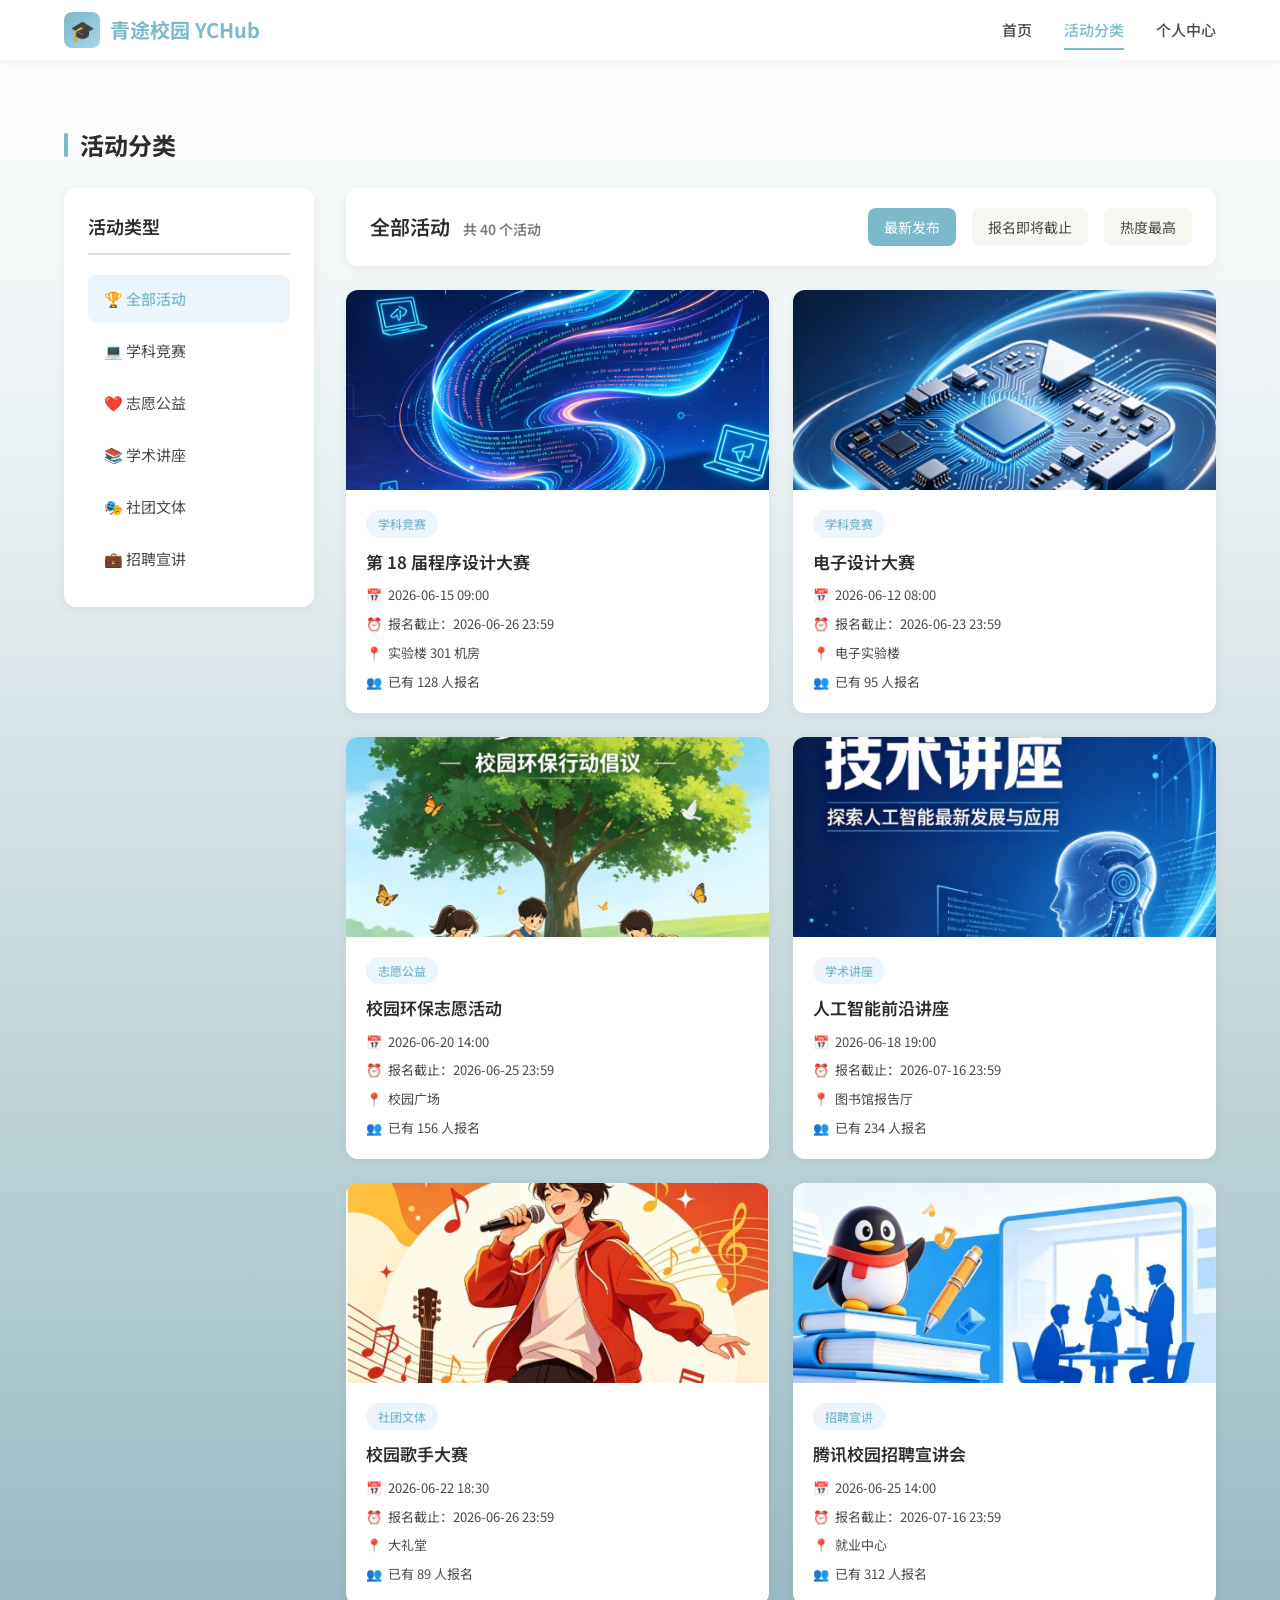
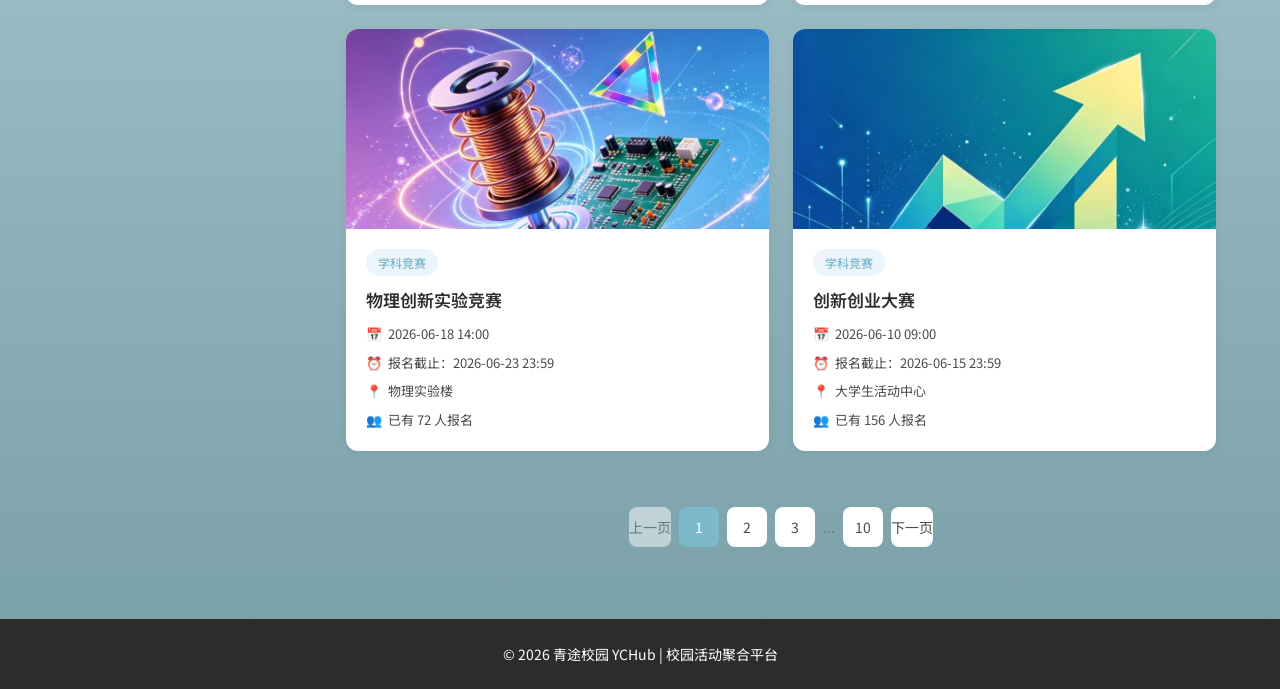
==== commit cd1b1e93: "chore: 更新项目所有活动时间到2026年并补充报名截止信息 1. 将所有页面的版权年份从2024更新为2026 2. 把所有活动的举办时间从2024调整为2026 3. 为所有活动新增报名截止时" ====
--- a/classify.html
+++ b/classify.html
@@ -1,4 +1,4 @@
-<!DOCTYPE html>
+﻿﻿<!DOCTYPE html>
 <html lang="zh-CN">
 <head>
   <meta charset="UTF-8">
@@ -78,7 +78,7 @@
                   <div class="activity-meta">
                     <div class="activity-meta-item">
                       <span>📅</span>
-                      <span>2024-06-15 09:00</span>
+                      <span>2026-06-15 09:00</span>
                     </div>
                     <div class="activity-meta-item">
                       <span>📍</span>
@@ -101,7 +101,7 @@
                   <div class="activity-meta">
                     <div class="activity-meta-item">
                       <span>📅</span>
-                      <span>2024-06-12 08:00</span>
+                      <span>2026-06-12 08:00</span>
                     </div>
                     <div class="activity-meta-item">
                       <span>📍</span>
@@ -124,7 +124,7 @@
                   <div class="activity-meta">
                     <div class="activity-meta-item">
                       <span>📅</span>
-                      <span>2024-06-18 14:00</span>
+                      <span>2026-06-18 14:00</span>
                     </div>
                     <div class="activity-meta-item">
                       <span>📍</span>
@@ -147,7 +147,7 @@
                   <div class="activity-meta">
                     <div class="activity-meta-item">
                       <span>📅</span>
-                      <span>2024-06-10 09:00</span>
+                      <span>2026-06-10 09:00</span>
                     </div>
                     <div class="activity-meta-item">
                       <span>📍</span>
@@ -170,7 +170,7 @@
                   <div class="activity-meta">
                     <div class="activity-meta-item">
                       <span>📅</span>
-                      <span>2024-06-22 10:00</span>
+                      <span>2026-06-22 10:00</span>
                     </div>
                     <div class="activity-meta-item">
                       <span>📍</span>
@@ -193,7 +193,7 @@
                   <div class="activity-meta">
                     <div class="activity-meta-item">
                       <span>📅</span>
-                      <span>2024-06-25 13:00</span>
+                      <span>2026-06-25 13:00</span>
                     </div>
                     <div class="activity-meta-item">
                       <span>📍</span>
@@ -216,7 +216,7 @@
                   <div class="activity-meta">
                     <div class="activity-meta-item">
                       <span>📅</span>
-                      <span>2024-06-28 09:00</span>
+                      <span>2026-06-28 09:00</span>
                     </div>
                     <div class="activity-meta-item">
                       <span>📍</span>
@@ -239,7 +239,7 @@
                   <div class="activity-meta">
                     <div class="activity-meta-item">
                       <span>📅</span>
-                      <span>2024-07-01 14:00</span>
+                      <span>2026-07-01 14:00</span>
                     </div>
                     <div class="activity-meta-item">
                       <span>📍</span>
@@ -273,7 +273,7 @@
   <!-- 底部版权栏 -->
   <footer class="footer">
     <div class="container">
-      <p>© 2024 青途校园 YCHub | 校园活动聚合平台</p>
+      <p>© 2026 青途校园 YCHub | 校园活动聚合平台</p>
     </div>
   </footer>
 
@@ -283,79 +283,79 @@
       '全部活动': {
         count: 40,
         activities: [
-          { title: '第 18 届程序设计大赛', tag: '学科竞赛', image: 'programming-contest.jpg', date: '2024-06-15 09:00', location: '实验楼 301 机房', participants: 128 },
-          { title: '电子设计大赛', tag: '学科竞赛', image: 'electronic-design.jpg', date: '2024-06-12 08:00', location: '电子实验楼', participants: 95 },
-          { title: '校园环保志愿活动', tag: '志愿公益', image: 'environmental-action.jpg', date: '2024-06-20 14:00', location: '校园广场', participants: 156 },
-          { title: '人工智能前沿讲座', tag: '学术讲座', image: 'ai-lecture.jpg', date: '2024-06-18 19:00', location: '图书馆报告厅', participants: 234 },
-          { title: '校园歌手大赛', tag: '社团文体', image: 'singer-contest.jpg', date: '2024-06-22 18:30', location: '大礼堂', participants: 89 },
-          { title: '腾讯校园招聘宣讲会', tag: '招聘宣讲', image: 'tencent-recruit.jpg', date: '2024-06-25 14:00', location: '就业中心', participants: 312 },
-          { title: '物理创新实验竞赛', tag: '学科竞赛', image: 'physics-contest.jpg', date: '2024-06-18 14:00', location: '物理实验楼', participants: 72 },
-          { title: '创新创业大赛', tag: '学科竞赛', image: 'innovation-contest.jpg', date: '2024-06-10 09:00', location: '大学生活动中心', participants: 156 }
+          { title: '第 18 届程序设计大赛', tag: '学科竞赛', image: 'programming-contest.jpg', date: '2026-06-15 09:00', deadline: '2026-06-26 23:59', location: '实验楼 301 机房', participants: 128 },
+          { title: '电子设计大赛', tag: '学科竞赛', image: 'electronic-design.jpg', date: '2026-06-12 08:00', deadline: '2026-06-23 23:59', location: '电子实验楼', participants: 95 },
+          { title: '校园环保志愿活动', tag: '志愿公益', image: 'environmental-action.jpg', date: '2026-06-20 14:00', deadline: '2026-06-25 23:59', location: '校园广场', participants: 156 },
+          { title: '人工智能前沿讲座', tag: '学术讲座', image: 'ai-lecture.jpg', date: '2026-06-18 19:00', deadline: '2026-07-16 23:59', location: '图书馆报告厅', participants: 234 },
+          { title: '校园歌手大赛', tag: '社团文体', image: 'singer-contest.jpg', date: '2026-06-22 18:30', deadline: '2026-06-26 23:59', location: '大礼堂', participants: 89 },
+          { title: '腾讯校园招聘宣讲会', tag: '招聘宣讲', image: 'tencent-recruit.jpg', date: '2026-06-25 14:00', deadline: '2026-07-16 23:59', location: '就业中心', participants: 312 },
+          { title: '物理创新实验竞赛', tag: '学科竞赛', image: 'physics-contest.jpg', date: '2026-06-18 14:00', deadline: '2026-06-23 23:59', location: '物理实验楼', participants: 72 },
+          { title: '创新创业大赛', tag: '学科竞赛', image: 'innovation-contest.jpg', date: '2026-06-10 09:00', deadline: '2026-06-15 23:59', location: '大学生活动中心', participants: 156 }
         ]
       },
       '学科竞赛': {
         count: 8,
         activities: [
-          { title: '第 18 届程序设计大赛', tag: '学科竞赛', image: 'programming-contest.jpg', date: '2024-06-15 09:00', location: '实验楼 301 机房', participants: 128 },
-          { title: '电子设计大赛', tag: '学科竞赛', image: 'electronic-design.jpg', date: '2024-06-12 08:00', location: '电子实验楼', participants: 95 },
-          { title: '物理创新实验竞赛', tag: '学科竞赛', image: 'physics-contest.jpg', date: '2024-06-18 14:00', location: '物理实验楼', participants: 72 },
-          { title: '创新创业大赛', tag: '学科竞赛', image: 'innovation-contest.jpg', date: '2024-06-10 09:00', location: '大学生活动中心', participants: 156 },
-          { title: '工程训练竞赛', tag: '学科竞赛', image: 'engineering-training.jpg', date: '2024-06-22 10:00', location: '工程训练中心', participants: 64 },
-          { title: '网络安全技能大赛', tag: '学科竞赛', image: 'cybersecurity-contest.jpg', date: '2024-06-25 13:00', location: '信工楼 401', participants: 89 },
-          { title: '工业设计大赛', tag: '学科竞赛', image: 'industrial-design.jpg', date: '2024-06-28 09:00', location: '艺术学院展厅', participants: 53 },
-          { title: '移动应用开发大赛', tag: '学科竞赛', image: 'mobile-app-contest.jpg', date: '2024-07-01 14:00', location: '软件学院报告厅', participants: 78 }
+          { title: '第 18 届程序设计大赛', tag: '学科竞赛', image: 'programming-contest.jpg', date: '2026-06-15 09:00', deadline: '2026-06-26 23:59', location: '实验楼 301 机房', participants: 128 },
+          { title: '电子设计大赛', tag: '学科竞赛', image: 'electronic-design.jpg', date: '2026-06-12 08:00', deadline: '2026-06-23 23:59', location: '电子实验楼', participants: 95 },
+          { title: '物理创新实验竞赛', tag: '学科竞赛', image: 'physics-contest.jpg', date: '2026-06-18 14:00', deadline: '2026-06-23 23:59', location: '物理实验楼', participants: 72 },
+          { title: '创新创业大赛', tag: '学科竞赛', image: 'innovation-contest.jpg', date: '2026-06-10 09:00', deadline: '2026-06-15 23:59', location: '大学生活动中心', participants: 156 },
+          { title: '工程训练竞赛', tag: '学科竞赛', image: 'engineering-training.jpg', date: '2026-06-22 10:00', deadline: '2026-07-03 23:59', location: '工程训练中心', participants: 64 },
+          { title: '网络安全技能大赛', tag: '学科竞赛', image: 'cybersecurity-contest.jpg', date: '2026-06-25 13:00', deadline: '2026-07-06 23:59', location: '信工楼 401', participants: 89 },
+          { title: '工业设计大赛', tag: '学科竞赛', image: 'industrial-design.jpg', date: '2026-06-28 09:00', deadline: '2026-07-03 23:59', location: '艺术学院展厅', participants: 53 },
+          { title: '移动应用开发大赛', tag: '学科竞赛', image: 'mobile-app-contest.jpg', date: '2026-07-01 14:00', deadline: '2026-07-06 23:59', location: '软件学院报告厅', participants: 78 }
         ]
       },
       '志愿公益': {
         count: 8,
         activities: [
-          { title: '校园环保志愿活动', tag: '志愿公益', image: 'environmental-action.jpg', date: '2024-06-20 14:00', location: '校园广场', participants: 156 },
-          { title: '社区关爱老人活动', tag: '志愿公益', image: 'elderly-care.jpg', date: '2024-06-22 09:00', location: '阳光社区', participants: 89 },
-          { title: '图书馆整理志愿者', tag: '志愿公益', image: 'library-volunteer.jpg', date: '2024-06-25 14:00', location: '校图书馆', participants: 67 },
-          { title: '义务支教活动', tag: '志愿公益', image: 'teaching-volunteer.jpg', date: '2024-06-28 08:00', location: '希望小学', participants: 45 },
-          { title: '爱心献血活动', tag: '志愿公益', image: 'blood-donation.jpg', date: '2024-07-01 09:00', location: '校医院', participants: 234 },
-          { title: '校园导览志愿者', tag: '志愿公益', image: 'campus-guide.jpg', date: '2024-07-05 08:00', location: '校门口', participants: 56 },
-          { title: '动物保护宣传', tag: '志愿公益', image: 'animal-protection.jpg', date: '2024-07-08 14:00', location: '生态园', participants: 78 },
-          { title: '垃圾分类宣传', tag: '志愿公益', image: 'recycling.jpg', date: '2024-07-10 10:00', location: '各宿舍楼', participants: 123 }
+          { title: '校园环保志愿活动', tag: '志愿公益', image: 'environmental-action.jpg', date: '2026-06-20 14:00', deadline: '2026-06-25 23:59', location: '校园广场', participants: 156 },
+          { title: '社区关爱老人活动', tag: '志愿公益', image: 'elderly-care.jpg', date: '2026-06-22 09:00', deadline: '2026-07-03 23:59', location: '阳光社区', participants: 89 },
+          { title: '图书馆整理志愿者', tag: '志愿公益', image: 'library-volunteer.jpg', date: '2026-06-25 14:00', deadline: '2026-07-16 23:59', location: '校图书馆', participants: 67 },
+          { title: '义务支教活动', tag: '志愿公益', image: 'teaching-volunteer.jpg', date: '2026-06-28 08:00', deadline: '2026-07-03 23:59', location: '希望小学', participants: 45 },
+          { title: '爱心献血活动', tag: '志愿公益', image: 'blood-donation.jpg', date: '2026-07-01 09:00', deadline: '2026-07-06 23:59', location: '校医院', participants: 234 },
+          { title: '校园导览志愿者', tag: '志愿公益', image: 'campus-guide.jpg', date: '2026-07-05 08:00', deadline: '2026-07-16 23:59', location: '校门口', participants: 56 },
+          { title: '动物保护宣传', tag: '志愿公益', image: 'animal-protection.jpg', date: '2026-07-08 14:00', deadline: '2026-07-13 23:59', location: '生态园', participants: 78 },
+          { title: '垃圾分类宣传', tag: '志愿公益', image: 'recycling.jpg', date: '2026-07-10 10:00', deadline: '2026-07-15 23:59', location: '各宿舍楼', participants: 123 }
         ]
       },
       '学术讲座': {
         count: 8,
         activities: [
-          { title: '人工智能前沿讲座', tag: '学术讲座', image: 'ai-lecture.jpg', date: '2024-06-18 19:00', location: '图书馆报告厅', participants: 234 },
-          { title: '量子计算入门讲座', tag: '学术讲座', image: 'quantum-lecture.jpg', date: '2024-06-20 14:00', location: '理学院报告厅', participants: 189 },
-          { title: '区块链技术应用', tag: '学术讲座', image: 'blockchain-lecture.jpg', date: '2024-06-22 19:00', location: '计算机学院', participants: 156 },
-          { title: '新能源技术发展', tag: '学术讲座', image: 'energy-lecture.jpg', date: '2024-06-25 14:00', location: '能源学院', participants: 134 },
-          { title: '心理学与生活', tag: '学术讲座', image: 'psychology-lecture.jpg', date: '2024-06-28 19:00', location: '心理学院', participants: 267 },
-          { title: '金融投资基础', tag: '学术讲座', image: 'finance-lecture.jpg', date: '2024-07-01 14:00', location: '经管学院', participants: 198 },
-          { title: '创新创业分享会', tag: '学术讲座', image: 'startup-lecture.jpg', date: '2024-07-05 19:00', location: '创业中心', participants: 145 },
-          { title: '大数据时代机遇', tag: '学术讲座', image: 'bigdata-lecture.jpg', date: '2024-07-08 14:00', location: '数据学院', participants: 176 }
+          { title: '人工智能前沿讲座', tag: '学术讲座', image: 'ai-lecture.jpg', date: '2026-06-18 19:00', deadline: '2026-07-16 23:59', location: '图书馆报告厅', participants: 234 },
+          { title: '量子计算入门讲座', tag: '学术讲座', image: 'quantum-lecture.jpg', date: '2026-06-20 14:00', deadline: '2026-06-25 23:59', location: '理学院报告厅', participants: 189 },
+          { title: '区块链技术应用', tag: '学术讲座', image: 'blockchain-lecture.jpg', date: '2026-06-22 19:00', deadline: '2026-07-16 23:59', location: '计算机学院', participants: 156 },
+          { title: '新能源技术发展', tag: '学术讲座', image: 'energy-lecture.jpg', date: '2026-06-25 14:00', deadline: '2026-07-16 23:59', location: '能源学院', participants: 134 },
+          { title: '心理学与生活', tag: '学术讲座', image: 'psychology-lecture.jpg', date: '2026-06-28 19:00', deadline: '2026-07-16 23:59', location: '心理学院', participants: 267 },
+          { title: '金融投资基础', tag: '学术讲座', image: 'finance-lecture.jpg', date: '2026-07-01 14:00', deadline: '2026-07-06 23:59', location: '经管学院', participants: 198 },
+          { title: '创新创业分享会', tag: '学术讲座', image: 'startup-lecture.jpg', date: '2026-07-05 19:00', deadline: '2026-07-17 23:59', location: '创业中心', participants: 145 },
+          { title: '大数据时代机遇', tag: '学术讲座', image: 'bigdata-lecture.jpg', date: '2026-07-08 14:00', deadline: '2026-07-13 23:59', location: '数据学院', participants: 176 }
         ]
       },
       '社团文体': {
         count: 8,
         activities: [
-          { title: '校园歌手大赛', tag: '社团文体', image: 'singer-contest.jpg', date: '2024-06-22 18:30', location: '大礼堂', participants: 89 },
-          { title: '篮球友谊赛', tag: '社团文体', image: 'basketball.jpg', date: '2024-06-25 16:00', location: '体育馆', participants: 156 },
-          { title: '舞蹈社团展演', tag: '社团文体', image: 'dance-show.jpg', date: '2024-06-28 19:00', location: '学生活动中心', participants: 234 },
-          { title: '摄影作品展', tag: '社团文体', image: 'photo-exhibition.jpg', date: '2024-07-01 09:00', location: '艺术展厅', participants: 78 },
-          { title: '话剧社年度大戏', tag: '社团文体', image: 'drama-show.jpg', date: '2024-07-05 19:00', location: '剧场', participants: 189 },
-          { title: '羽毛球比赛', tag: '社团文体', image: 'badminton.jpg', date: '2024-07-08 14:00', location: '羽毛球馆', participants: 134 },
-          { title: '书法社团展览', tag: '社团文体', image: 'calligraphy.jpg', date: '2024-07-10 09:00', location: '图书馆大厅', participants: 67 },
-          { title: '音乐节', tag: '社团文体', image: 'music-festival.jpg', date: '2024-07-12 18:00', location: '操场', participants: 456 }
+          { title: '校园歌手大赛', tag: '社团文体', image: 'singer-contest.jpg', date: '2026-06-22 18:30', deadline: '2026-06-26 23:59', location: '大礼堂', participants: 89 },
+          { title: '篮球友谊赛', tag: '社团文体', image: 'basketball.jpg', date: '2026-06-25 16:00', deadline: '2026-07-06 23:59', location: '体育馆', participants: 156 },
+          { title: '舞蹈社团展演', tag: '社团文体', image: 'dance-show.jpg', date: '2026-06-28 19:00', deadline: '2026-07-16 23:59', location: '学生活动中心', participants: 234 },
+          { title: '摄影作品展', tag: '社团文体', image: 'photo-exhibition.jpg', date: '2026-07-01 09:00', deadline: '2026-07-06 23:59', location: '艺术展厅', participants: 78 },
+          { title: '话剧社年度大戏', tag: '社团文体', image: 'drama-show.jpg', date: '2026-07-05 19:00', deadline: '2026-07-17 23:59', location: '剧场', participants: 189 },
+          { title: '羽毛球比赛', tag: '社团文体', image: 'badminton.jpg', date: '2026-07-08 14:00', deadline: '2026-07-13 23:59', location: '羽毛球馆', participants: 134 },
+          { title: '书法社团展览', tag: '社团文体', image: 'calligraphy.jpg', date: '2026-07-10 09:00', deadline: '2026-07-15 23:59', location: '图书馆大厅', participants: 67 },
+          { title: '音乐节', tag: '社团文体', image: 'music-festival.jpg', date: '2026-07-12 18:00', deadline: '2026-07-17 23:59', location: '操场', participants: 456 }
         ]
       },
       '招聘宣讲': {
         count: 8,
         activities: [
-          { title: '腾讯校园招聘宣讲会', tag: '招聘宣讲', image: 'tencent-recruit.jpg', date: '2024-06-25 14:00', location: '就业中心', participants: 312 },
-          { title: '阿里巴巴校招宣讲', tag: '招聘宣讲', image: 'alibaba-recruit.jpg', date: '2024-06-28 14:00', location: '报告厅', participants: 289 },
-          { title: '字节跳动招聘专场', tag: '招聘宣讲', image: 'bytedance-recruit.jpg', date: '2024-07-01 14:00', location: '计算机学院', participants: 267 },
-          { title: '华为校园招聘', tag: '招聘宣讲', image: 'huawei-recruit.jpg', date: '2024-07-05 14:00', location: '就业中心', participants: 345 },
-          { title: '小米集团宣讲会', tag: '招聘宣讲', image: 'xiaomi-recruit.jpg', date: '2024-07-08 14:00', location: '报告厅', participants: 198 },
-          { title: '美团校招专场', tag: '招聘宣讲', image: 'meituan-recruit.jpg', date: '2024-07-10 14:00', location: '经管学院', participants: 234 },
-          { title: '京东校园招聘', tag: '招聘宣讲', image: 'jd-recruit.jpg', date: '2024-07-12 14:00', location: '就业中心', participants: 256 },
-          { title: '百度招聘宣讲会', tag: '招聘宣讲', image: 'baidu-recruit.jpg', date: '2024-07-15 14:00', location: '报告厅', participants: 223 }
+          { title: '腾讯校园招聘宣讲会', tag: '招聘宣讲', image: 'tencent-recruit.jpg', date: '2026-06-25 14:00', deadline: '2026-07-16 23:59', location: '就业中心', participants: 312 },
+          { title: '阿里巴巴校招宣讲', tag: '招聘宣讲', image: 'alibaba-recruit.jpg', date: '2026-06-28 14:00', deadline: '2026-07-16 23:59', location: '报告厅', participants: 289 },
+          { title: '字节跳动招聘专场', tag: '招聘宣讲', image: 'bytedance-recruit.jpg', date: '2026-07-01 14:00', deadline: '2026-07-06 23:59', location: '计算机学院', participants: 267 },
+          { title: '华为校园招聘', tag: '招聘宣讲', image: 'huawei-recruit.jpg', date: '2026-07-05 14:00', deadline: '2026-07-17 23:59', location: '就业中心', participants: 345 },
+          { title: '小米集团宣讲会', tag: '招聘宣讲', image: 'xiaomi-recruit.jpg', date: '2026-07-08 14:00', deadline: '2026-07-13 23:59', location: '报告厅', participants: 198 },
+          { title: '美团校招专场', tag: '招聘宣讲', image: 'meituan-recruit.jpg', date: '2026-07-10 14:00', deadline: '2026-07-16 23:59', location: '经管学院', participants: 234 },
+          { title: '京东校园招聘', tag: '招聘宣讲', image: 'jd-recruit.jpg', date: '2026-07-12 14:00', deadline: '2026-07-18 23:59', location: '就业中心', participants: 256 },
+          { title: '百度招聘宣讲会', tag: '招聘宣讲', image: 'baidu-recruit.jpg', date: '2026-07-15 14:00', deadline: '2026-07-21 23:59', location: '报告厅', participants: 223 }
         ]
       }
     };
@@ -377,6 +377,10 @@
               <div class="activity-meta-item">
                 <span>📅</span>
                 <span>${activity.date}</span>
+              </div>
+              <div class="activity-meta-item">
+                <span>⏰</span>
+                <span>报名截止：${activity.deadline}</span>
               </div>
               <div class="activity-meta-item">
                 <span>📍</span>
@@ -422,6 +426,9 @@
         updateActivityList(categoryName);
       });
     });
+
+    // 页面加载时初始化活动数量显示
+    updateActivityList('全部活动');
   </script>
 </body>
 </html>
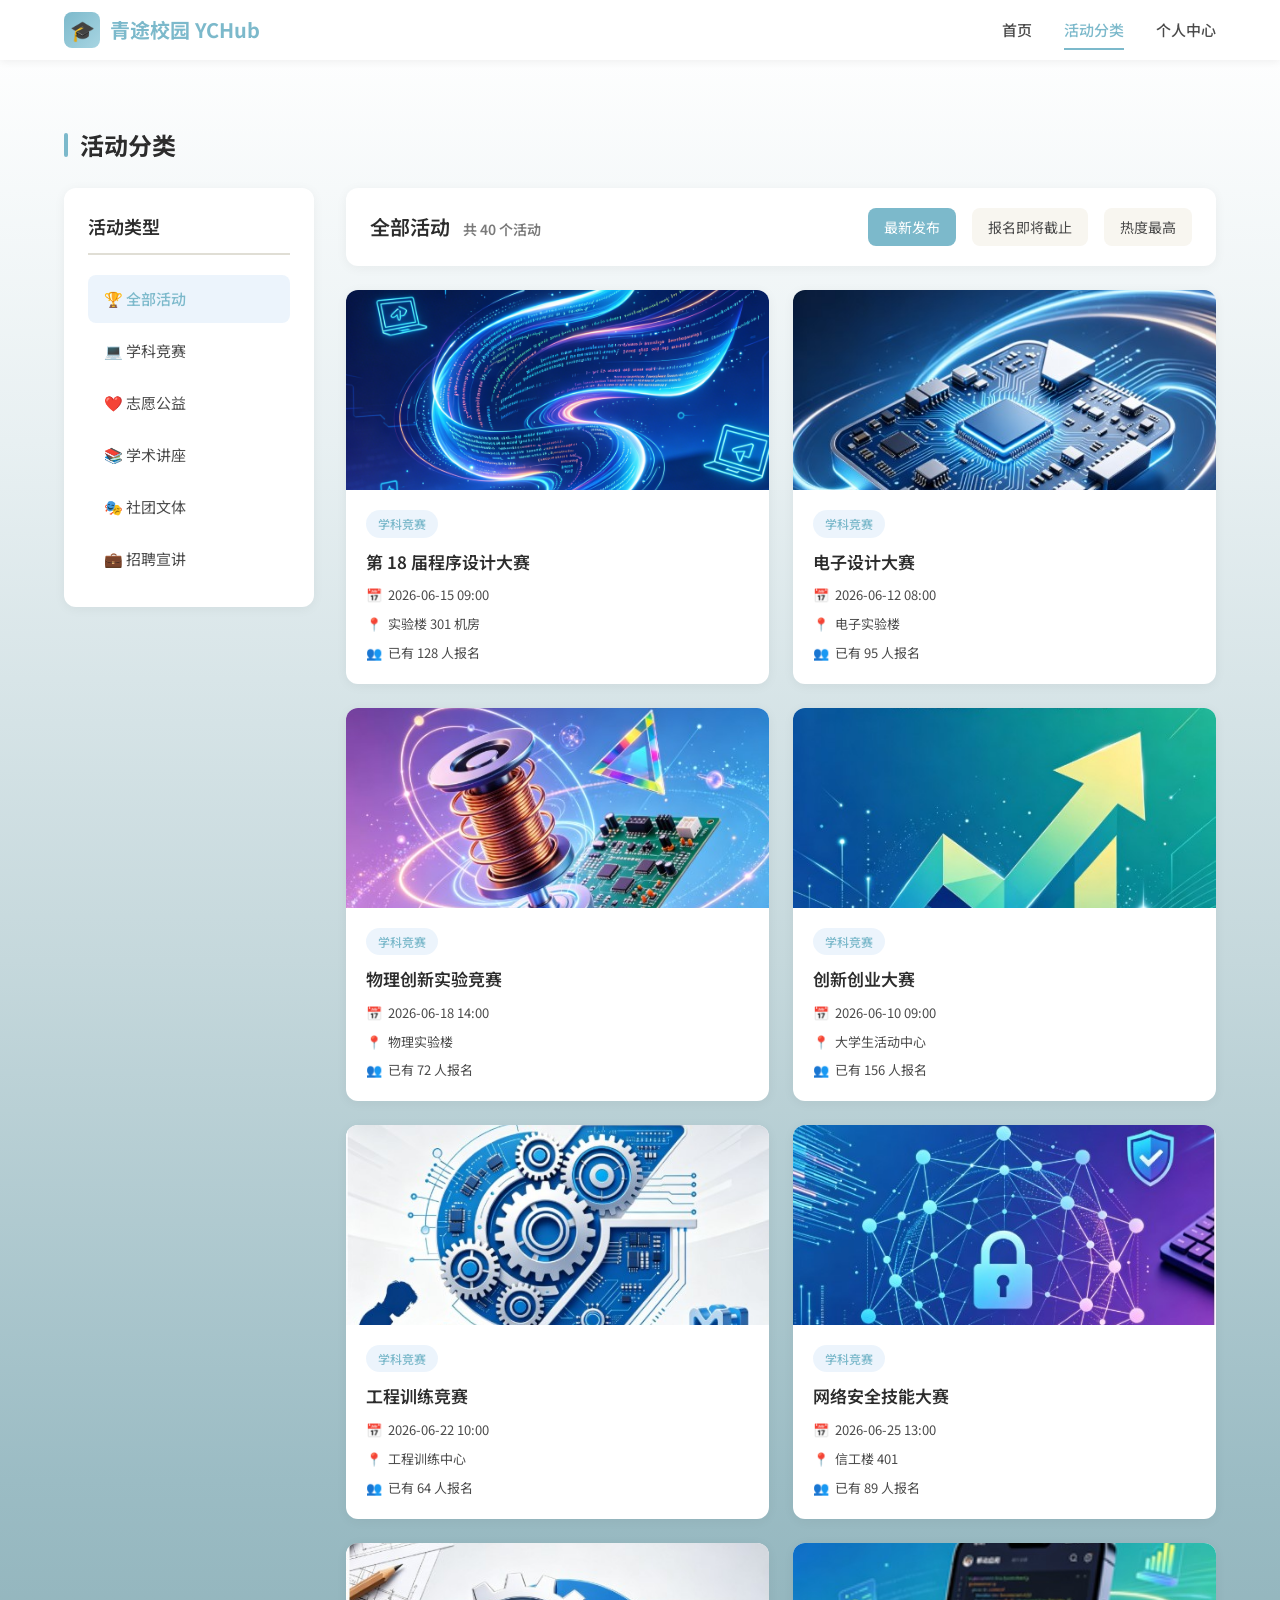
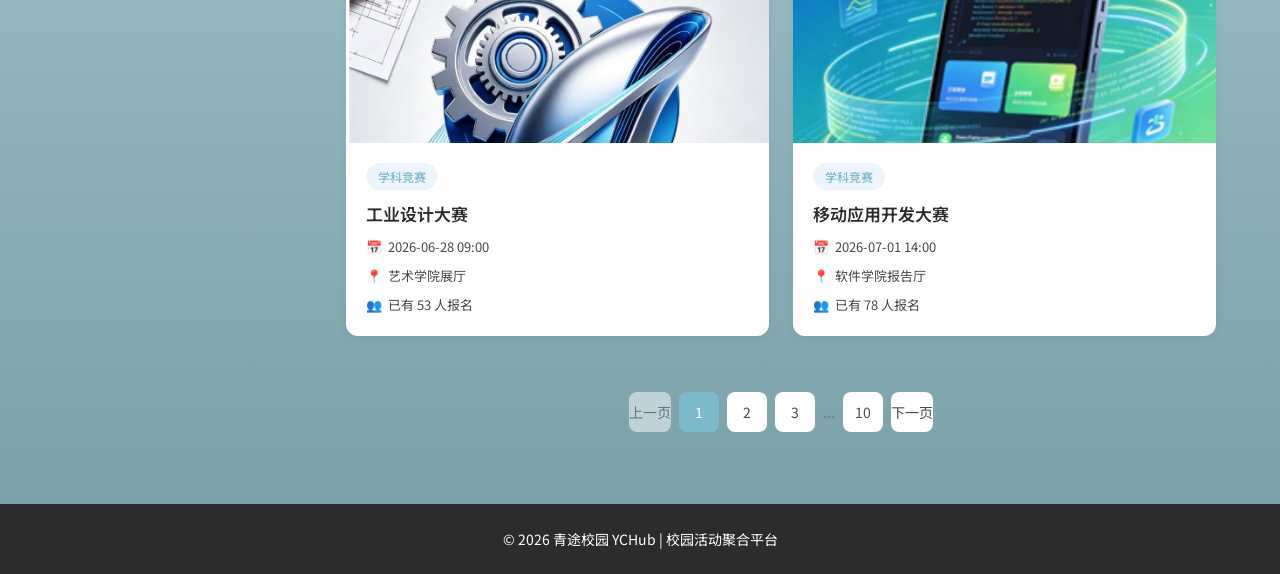
==== commit 0370b35b: "feat: 新增活动收藏功能，完善个人中心收藏页面 - 为所有页面的活动卡片添加上收藏按钮，支持点击切换收藏状态 - 新增收藏功能的前端逻辑，使用localStorage持久化存储收藏数据 - 新增详" ====
--- a/classify.html
+++ b/classify.html
@@ -365,34 +365,55 @@
     const contentTitle = document.querySelector('.content-title');
     const activityList = document.querySelector('.activity-list');
 
+    // 为活动数据添加ID
+    let activityIdCounter = 1;
+    const activityIdMap = new Map();
+    
+    // 获取或创建活动ID
+    function getActivityId(activity) {
+      const key = activity.title;
+      if (!activityIdMap.has(key)) {
+        activityIdMap.set(key, activityIdCounter++);
+      }
+      return activityIdMap.get(key);
+    }
+    
     // 生成活动卡片HTML
     function generateActivityCard(activity) {
+      const activityId = getActivityId(activity);
+      const isFavorited = isActivityFavorited(activityId);
+      
       return `
-        <a href="detail.html" class="card activity-card">
-          <img class="card-image" src="images/posters/${activity.image}" alt="${activity.title}海报">
-          <div class="card-content">
-            <span class="tag tag-primary activity-tag">${activity.tag}</span>
-            <h3 class="activity-title">${activity.title}</h3>
-            <div class="activity-meta">
-              <div class="activity-meta-item">
-                <span>📅</span>
-                <span>${activity.date}</span>
-              </div>
-              <div class="activity-meta-item">
-                <span>⏰</span>
-                <span>报名截止：${activity.deadline}</span>
-              </div>
-              <div class="activity-meta-item">
-                <span>📍</span>
-                <span>${activity.location}</span>
-              </div>
-              <div class="activity-meta-item">
-                <span>👥</span>
-                <span>已有 ${activity.participants} 人报名</span>
+        <div class="card activity-card" data-id="${activityId}">
+          <button class="favorite-btn ${isFavorited ? 'favorited' : ''}" data-id="${activityId}" onclick="toggleFavorite(event, ${activityId})" title="${isFavorited ? '取消收藏' : '添加收藏'}">
+            <span class="heart-icon">${isFavorited ? '❤️' : '🤍'}</span>
+          </button>
+          <a href="detail.html?id=${activityId}" style="text-decoration: none; color: inherit; display: block;">
+            <img class="card-image" src="images/posters/${activity.image}" alt="${activity.title}海报">
+            <div class="card-content">
+              <span class="tag tag-primary activity-tag">${activity.tag}</span>
+              <h3 class="activity-title">${activity.title}</h3>
+              <div class="activity-meta">
+                <div class="activity-meta-item">
+                  <span>📅</span>
+                  <span>${activity.date}</span>
+                </div>
+                <div class="activity-meta-item">
+                  <span>⏰</span>
+                  <span>报名截止：${activity.deadline}</span>
+                </div>
+                <div class="activity-meta-item">
+                  <span>📍</span>
+                  <span>${activity.location}</span>
+                </div>
+                <div class="activity-meta-item">
+                  <span>👥</span>
+                  <span>已有 ${activity.participants} 人报名</span>
+                </div>
               </div>
             </div>
-          </div>
-        </a>
+          </a>
+        </div>
       `;
     }
 
@@ -430,5 +451,120 @@
     // 页面加载时初始化活动数量显示
     updateActivityList('全部活动');
   </script>
+
+  <!-- ============================================
+       收藏功能逻辑
+       ============================================ -->
+  <script>
+    // 收藏功能命名空间
+    const FavoriteManager = {
+      STORAGE_KEY: 'ychub_favorites',
+      
+      // 获取所有收藏的活动ID
+      getFavorites() {
+        const favorites = localStorage.getItem(this.STORAGE_KEY);
+        return favorites ? JSON.parse(favorites) : [];
+      },
+      
+      // 保存收藏列表
+      saveFavorites(favorites) {
+        localStorage.setItem(this.STORAGE_KEY, JSON.stringify(favorites));
+      },
+      
+      // 添加收藏
+      addFavorite(activityId) {
+        const favorites = this.getFavorites();
+        if (!favorites.includes(activityId)) {
+          favorites.push(activityId);
+          this.saveFavorites(favorites);
+        }
+      },
+      
+      // 取消收藏
+      removeFavorite(activityId) {
+        const favorites = this.getFavorites();
+        const index = favorites.indexOf(activityId);
+        if (index > -1) {
+          favorites.splice(index, 1);
+          this.saveFavorites(favorites);
+        }
+      },
+      
+      // 切换收藏状态
+      toggleFavorite(activityId) {
+        const favorites = this.getFavorites();
+        if (favorites.includes(activityId)) {
+          this.removeFavorite(activityId);
+          return false;
+        } else {
+          this.addFavorite(activityId);
+          return true;
+        }
+      },
+      
+      // 检查是否已收藏
+      isFavorited(activityId) {
+        const favorites = this.getFavorites();
+        return favorites.includes(activityId);
+      },
+      
+      // 获取收藏数量
+      getFavoriteCount() {
+        return this.getFavorites().length;
+      }
+    };
+    
+    // 全局函数：检查活动是否已收藏
+    function isActivityFavorited(activityId) {
+      return FavoriteManager.isFavorited(activityId);
+    }
+    
+    // 全局函数：切换收藏状态
+    function toggleFavorite(event, activityId) {
+      event.preventDefault();
+      event.stopPropagation();
+      
+      const isFavorited = FavoriteManager.toggleFavorite(activityId);
+      const btn = event.currentTarget;
+      const heartIcon = btn.querySelector('.heart-icon');
+      
+      // 更新按钮状态
+      if (isFavorited) {
+        btn.classList.add('favorited');
+        heartIcon.textContent = '❤️';
+        btn.title = '取消收藏';
+        showToast('已添加到收藏 ❤️');
+      } else {
+        btn.classList.remove('favorited');
+        heartIcon.textContent = '🤍';
+        btn.title = '添加收藏';
+        showToast('已取消收藏 🤍');
+      }
+    }
+    
+    // 显示提示消息
+    function showToast(message) {
+      // 移除已有的toast
+      const existingToast = document.querySelector('.favorite-toast');
+      if (existingToast) {
+        existingToast.remove();
+      }
+      
+      // 创建新的toast
+      const toast = document.createElement('div');
+      toast.className = 'favorite-toast';
+      toast.textContent = message;
+      document.body.appendChild(toast);
+      
+      // 显示动画
+      setTimeout(() => toast.classList.add('show'), 10);
+      
+      // 3秒后隐藏
+      setTimeout(() => {
+        toast.classList.remove('show');
+        setTimeout(() => toast.remove(), 300);
+      }, 2000);
+    }
+  </script>
 </body>
 </html>
--- a/style.css
+++ b/style.css
@@ -1079,11 +1079,39 @@
   transition: var(--transition);
   cursor: pointer;
   position: relative;
+  user-select: none;
+  border: 2px solid transparent;
 }
 
 .menu-card:hover {
   transform: translateY(-4px);
   box-shadow: var(--shadow-hover);
+}
+
+.menu-card:active {
+  transform: translateY(-2px) scale(0.98);
+}
+
+/* 选中状态 - 天青色主题 */
+.menu-card.active {
+  background: var(--primary-color);
+  border-color: var(--primary-dark);
+  box-shadow: 0 4px 16px rgba(123, 161, 169, 0.4);
+}
+
+.menu-card.active .menu-title,
+.menu-card.active .menu-desc {
+  color: white;
+}
+
+.menu-card.active .menu-icon {
+  background: rgba(255, 255, 255, 0.2) !important;
+  color: white !important;
+}
+
+.menu-card.active .menu-badge {
+  background: white;
+  color: var(--primary-color);
 }
 
 .menu-icon {
@@ -1234,6 +1262,189 @@
   gap: 10px;
 }
 
+/* ===== 收藏功能样式 ===== */
+
+/* 收藏按钮基础样式 */
+.favorite-btn {
+  position: absolute;
+  top: 12px;
+  right: 12px;
+  width: 40px;
+  height: 40px;
+  border-radius: 50%;
+  background: rgba(255, 255, 255, 0.95);
+  border: none;
+  cursor: pointer;
+  display: flex;
+  align-items: center;
+  justify-content: center;
+  font-size: 20px;
+  transition: all 0.3s ease;
+  box-shadow: 0 2px 8px rgba(0, 0, 0, 0.15);
+  z-index: 10;
+}
+
+.favorite-btn:hover {
+  transform: scale(1.1);
+  background: white;
+  box-shadow: 0 4px 12px rgba(0, 0, 0, 0.2);
+}
+
+.favorite-btn .heart-icon {
+  transition: all 0.3s ease;
+}
+
+/* 未收藏状态 */
+.favorite-btn:not(.favorited) .heart-icon {
+  color: #ccc;
+}
+
+.favorite-btn:not(.favorited):hover .heart-icon {
+  color: #ff6b6b;
+}
+
+/* 已收藏状态 */
+.favorite-btn.favorited {
+  background: white;
+}
+
+.favorite-btn.favorited .heart-icon {
+  color: #ff6b6b;
+}
+
+.favorite-btn.favorited:hover .heart-icon {
+  animation: heartbeat 0.6s ease-in-out;
+}
+
+@keyframes heartbeat {
+  0%, 100% { transform: scale(1); }
+  25% { transform: scale(1.2); }
+  50% { transform: scale(1); }
+  75% { transform: scale(1.2); }
+}
+
+/* 活动卡片添加相对定位，用于收藏按钮绝对定位 */
+.activity-card,
+.search-result-card {
+  position: relative;
+}
+
+/* 详情页收藏按钮样式 */
+.detail-favorite-btn {
+  display: inline-flex;
+  align-items: center;
+  gap: 8px;
+  padding: 12px 24px;
+  background: white;
+  border: 2px solid #e0e0e0;
+  border-radius: var(--radius-sm);
+  font-size: 15px;
+  font-weight: 500;
+  color: var(--text-secondary);
+  cursor: pointer;
+  transition: all 0.3s ease;
+}
+
+.detail-favorite-btn:hover {
+  border-color: #ff6b6b;
+  color: #ff6b6b;
+}
+
+.detail-favorite-btn.favorited {
+  background: #ff6b6b;
+  border-color: #ff6b6b;
+  color: white;
+}
+
+.detail-favorite-btn.favorited:hover {
+  background: #ff5252;
+  border-color: #ff5252;
+}
+
+.detail-favorite-btn .heart-icon {
+  font-size: 18px;
+}
+
+/* 收藏提示消息 */
+.favorite-toast {
+  position: fixed;
+  bottom: 100px;
+  left: 50%;
+  transform: translateX(-50%) translateY(100px);
+  background: rgba(0, 0, 0, 0.8);
+  color: white;
+  padding: 12px 24px;
+  border-radius: 25px;
+  font-size: 14px;
+  z-index: 9999;
+  opacity: 0;
+  transition: all 0.3s ease;
+  pointer-events: none;
+}
+
+.favorite-toast.show {
+  transform: translateX(-50%) translateY(0);
+  opacity: 1;
+}
+
+/* 我的收藏页面样式 */
+.favorites-section {
+  background: var(--bg-white);
+  border-radius: var(--radius-md);
+  padding: 24px;
+  box-shadow: var(--shadow-card);
+  margin-top: 32px;
+}
+
+.favorites-grid {
+  display: grid;
+  grid-template-columns: repeat(3, 1fr);
+  gap: 24px;
+}
+
+.favorites-empty {
+  text-align: center;
+  padding: 60px 20px;
+  color: var(--text-muted);
+}
+
+.favorites-empty-icon {
+  font-size: 64px;
+  margin-bottom: 20px;
+  opacity: 0.5;
+}
+
+.favorites-empty-title {
+  font-size: 20px;
+  font-weight: 600;
+  color: var(--text-primary);
+  margin-bottom: 8px;
+}
+
+.favorites-empty-desc {
+  font-size: 14px;
+  margin-bottom: 20px;
+}
+
+/* 响应式适配 */
+@media (max-width: 1200px) {
+  .favorites-grid {
+    grid-template-columns: repeat(2, 1fr);
+  }
+}
+
+@media (max-width: 768px) {
+  .favorites-grid {
+    grid-template-columns: 1fr;
+  }
+  
+  .favorite-btn {
+    width: 36px;
+    height: 36px;
+    font-size: 18px;
+  }
+}
+
 /* ===== 7. 响应式适配 ===== */
 
 @media (max-width: 1200px) {
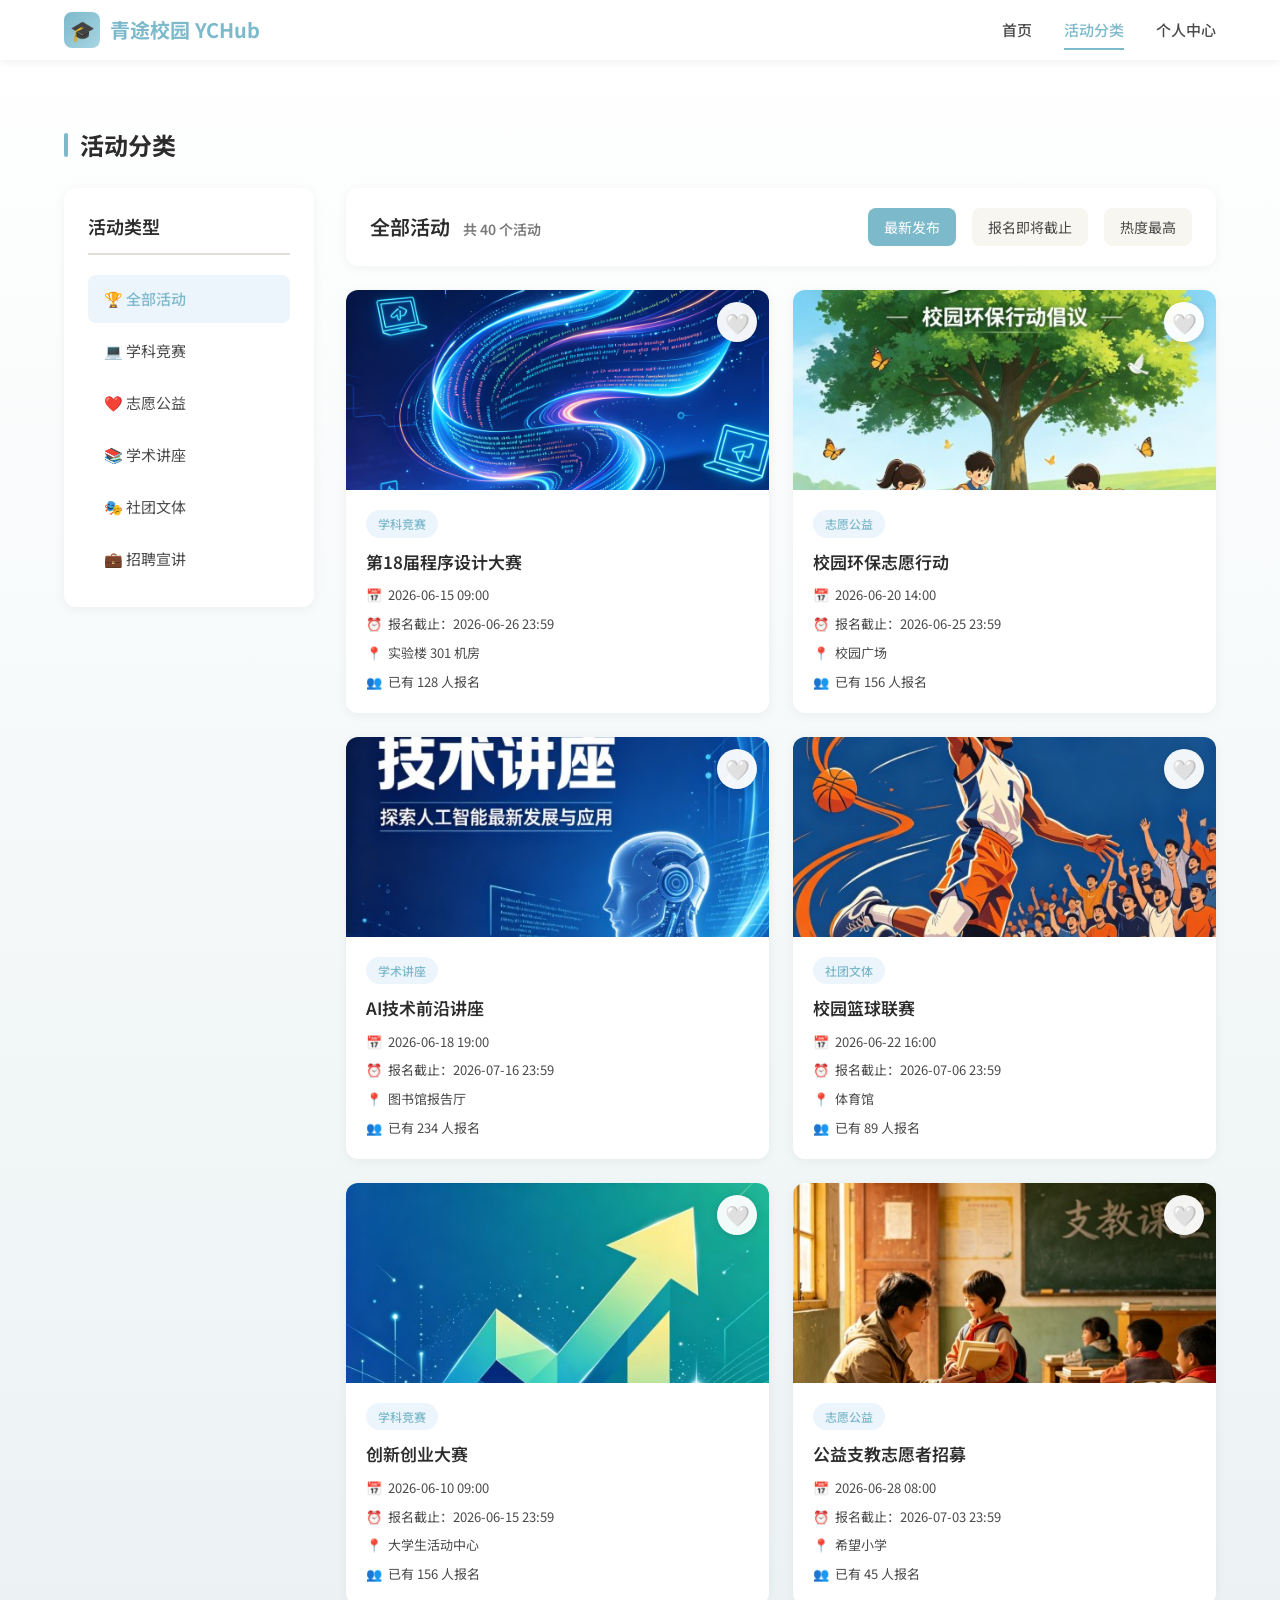
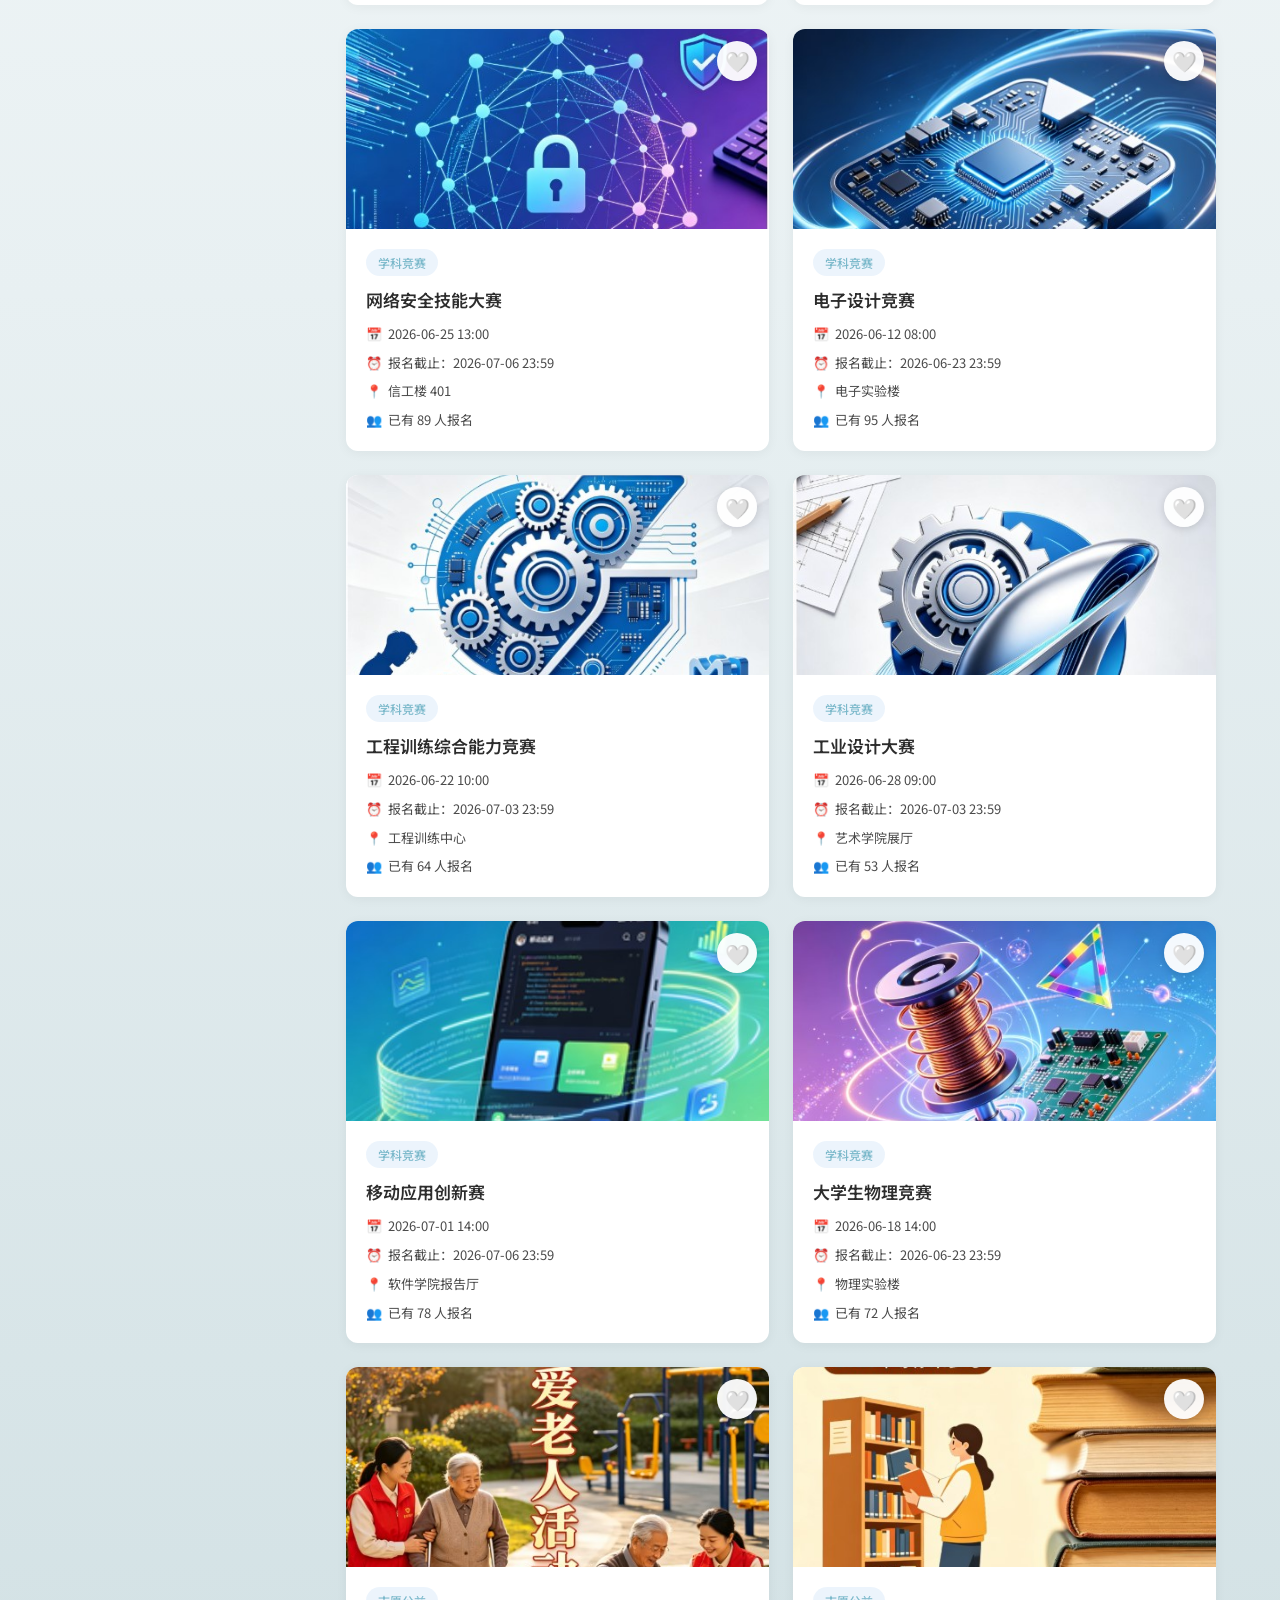
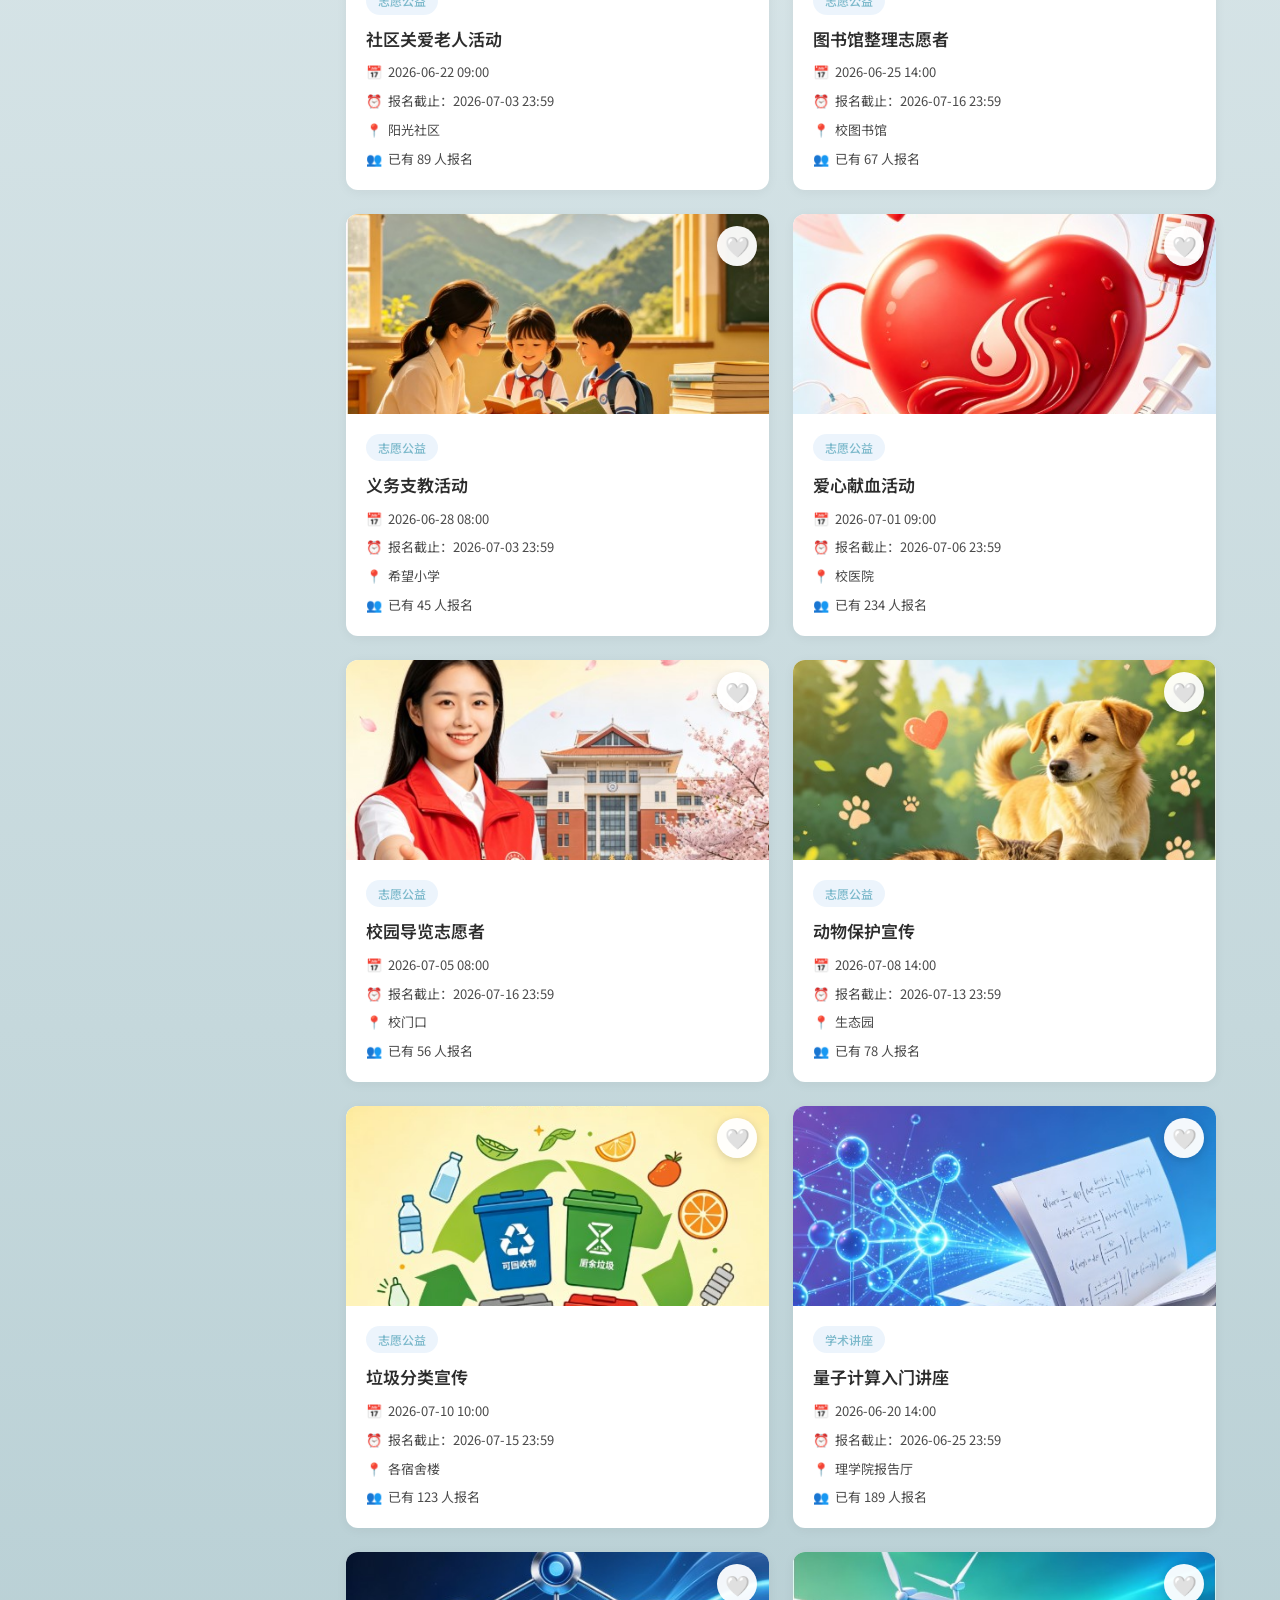
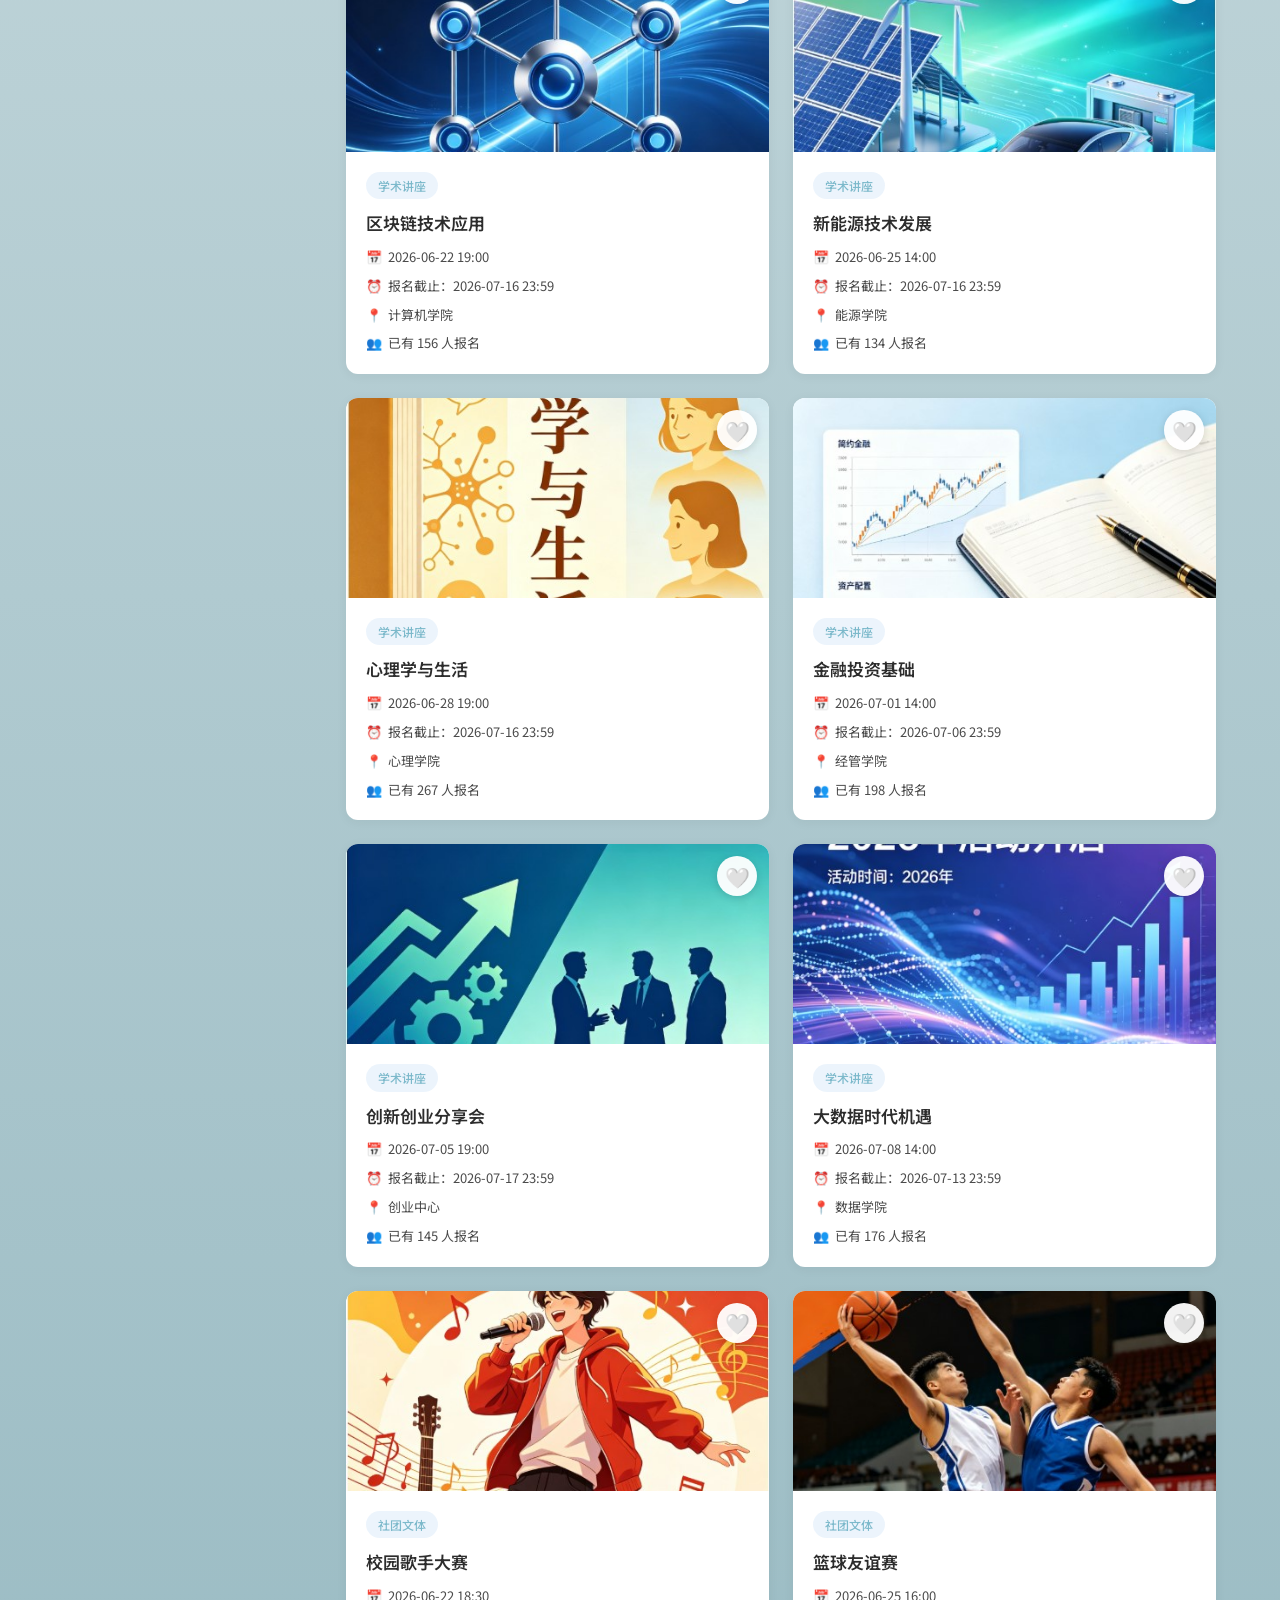
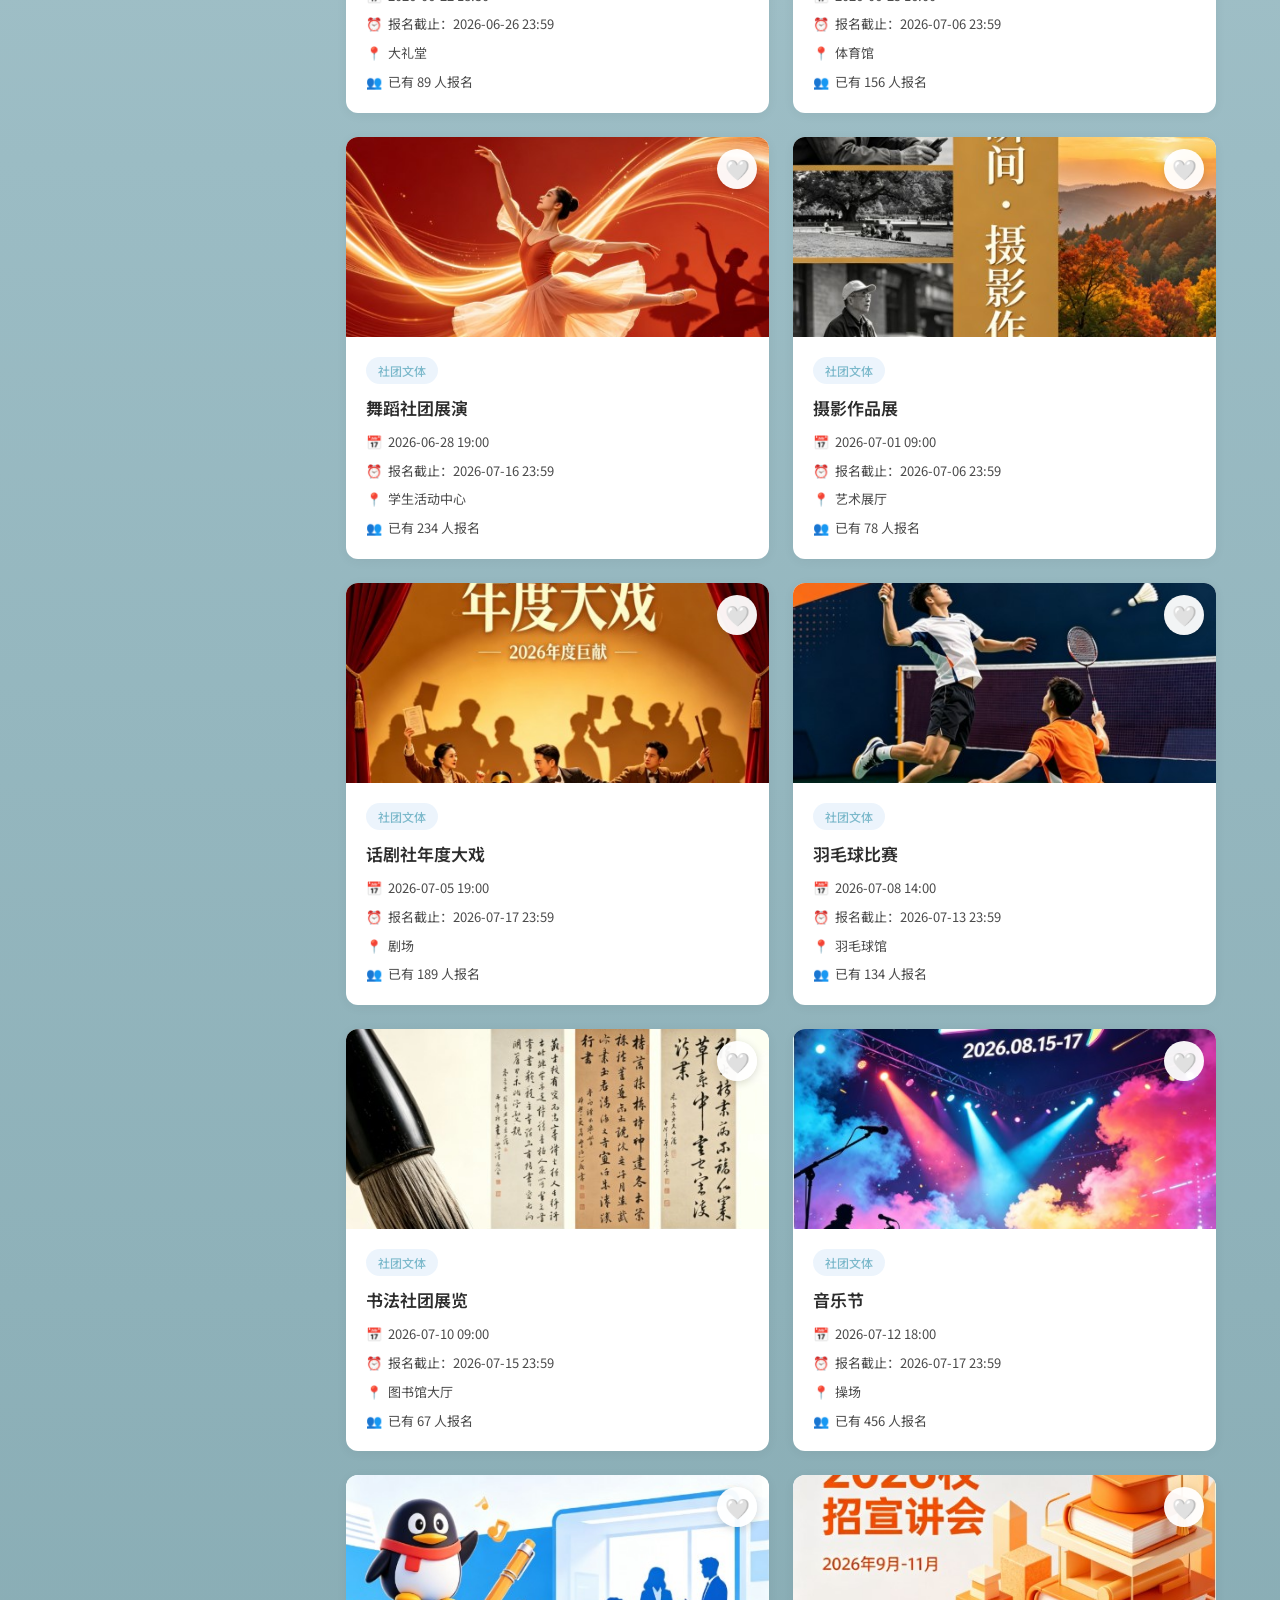
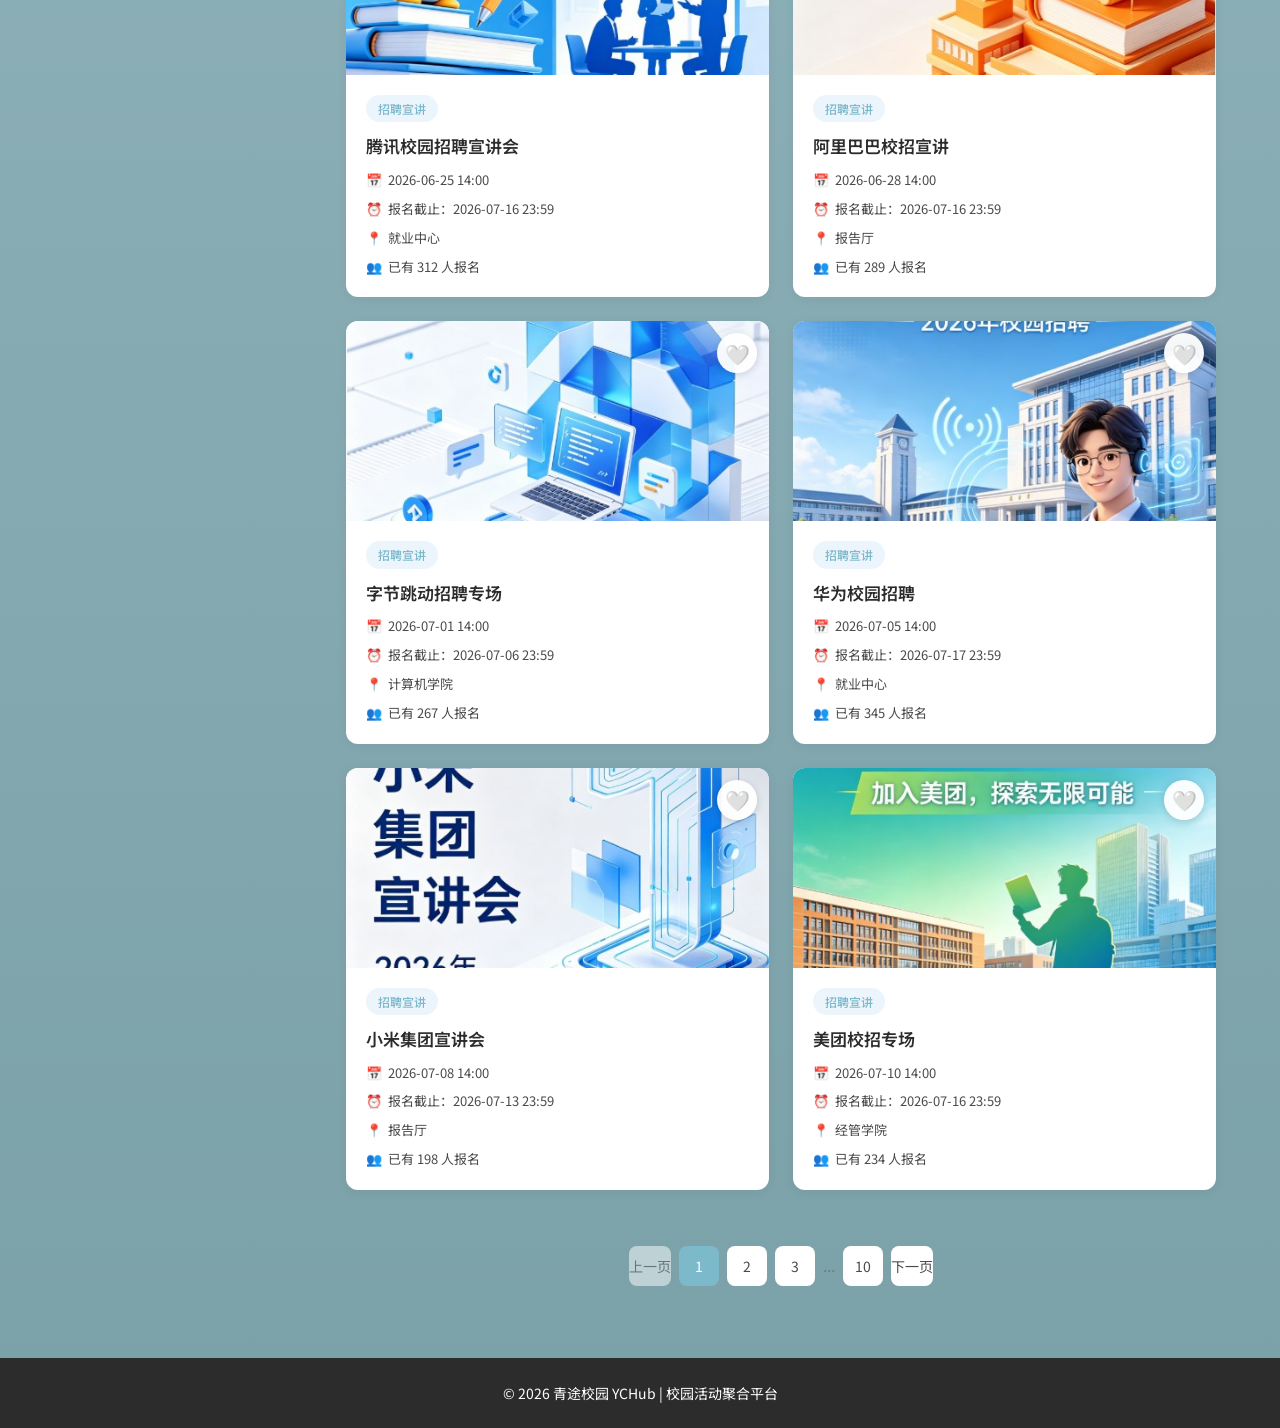
==== commit 79cbca3d: "refactor: 提取公共活动数据到data.js，消除多文件重复代码 本次提交将分散在index.html、classify.html、user.html中的活动数据统一提取到新创建的data.j" ====
--- a/classify.html
+++ b/classify.html
@@ -1,4 +1,4 @@
-﻿﻿<!DOCTYPE html>
+﻿﻿﻿﻿﻿<!DOCTYPE html>
 <html lang="zh-CN">
 <head>
   <meta charset="UTF-8">
@@ -277,86 +277,150 @@
     </div>
   </footer>
 
+  <!-- 引入公共数据文件 -->
+  <script src="data.js"></script>
+
+  <!-- ============================================
+       收藏功能逻辑（必须在分类逻辑之前定义）
+       ============================================ -->
   <script>
-    // 分类数据配置
+    // 收藏功能命名空间
+    const FavoriteManager = {
+      STORAGE_KEY: 'ychub_favorites',
+
+      // 获取所有收藏的活动ID
+      getFavorites() {
+        const favorites = localStorage.getItem(this.STORAGE_KEY);
+        return favorites ? JSON.parse(favorites) : [];
+      },
+
+      // 保存收藏列表
+      saveFavorites(favorites) {
+        localStorage.setItem(this.STORAGE_KEY, JSON.stringify(favorites));
+      },
+
+      // 添加收藏
+      addFavorite(activityId) {
+        const favorites = this.getFavorites();
+        if (!favorites.includes(activityId)) {
+          favorites.push(activityId);
+          this.saveFavorites(favorites);
+        }
+      },
+
+      // 取消收藏
+      removeFavorite(activityId) {
+        const favorites = this.getFavorites();
+        const index = favorites.indexOf(activityId);
+        if (index > -1) {
+          favorites.splice(index, 1);
+          this.saveFavorites(favorites);
+        }
+      },
+
+      // 切换收藏状态
+      toggleFavorite(activityId) {
+        const favorites = this.getFavorites();
+        if (favorites.includes(activityId)) {
+          this.removeFavorite(activityId);
+          return false;
+        } else {
+          this.addFavorite(activityId);
+          return true;
+        }
+      },
+
+      // 检查是否已收藏
+      isFavorited(activityId) {
+        const favorites = this.getFavorites();
+        return favorites.includes(activityId);
+      },
+
+      // 获取收藏数量
+      getFavoriteCount() {
+        return this.getFavorites().length;
+      }
+    };
+
+    // 全局函数：检查活动是否已收藏
+    function isActivityFavorited(activityId) {
+      return FavoriteManager.isFavorited(activityId);
+    }
+
+    // 全局函数：切换收藏状态
+    function toggleFavorite(event, activityId) {
+      event.preventDefault();
+      event.stopPropagation();
+
+      const isFavorited = FavoriteManager.toggleFavorite(activityId);
+      const btn = event.currentTarget;
+      const heartIcon = btn.querySelector('.heart-icon');
+
+      // 更新按钮状态
+      if (isFavorited) {
+        btn.classList.add('favorited');
+        heartIcon.textContent = '❤️';
+        btn.title = '取消收藏';
+        showToast('已添加到收藏 ❤️');
+      } else {
+        btn.classList.remove('favorited');
+        heartIcon.textContent = '🤍';
+        btn.title = '添加收藏';
+        showToast('已取消收藏 🤍');
+      }
+    }
+
+    // 显示提示消息
+    function showToast(message) {
+      // 移除已有的toast
+      const existingToast = document.querySelector('.favorite-toast');
+      if (existingToast) {
+        existingToast.remove();
+      }
+
+      // 创建新的toast
+      const toast = document.createElement('div');
+      toast.className = 'favorite-toast';
+      toast.textContent = message;
+      document.body.appendChild(toast);
+
+      // 显示动画
+      setTimeout(() => toast.classList.add('show'), 10);
+
+      // 3秒后隐藏
+      setTimeout(() => {
+        toast.classList.remove('show');
+        setTimeout(() => toast.remove(), 300);
+      }, 2000);
+    }
+  </script>
+
+  <script>
+    // 分类数据配置 - 现在使用 data.js 中的数据
     const categoryData = {
       '全部活动': {
-        count: 40,
-        activities: [
-          { title: '第 18 届程序设计大赛', tag: '学科竞赛', image: 'programming-contest.jpg', date: '2026-06-15 09:00', deadline: '2026-06-26 23:59', location: '实验楼 301 机房', participants: 128 },
-          { title: '电子设计大赛', tag: '学科竞赛', image: 'electronic-design.jpg', date: '2026-06-12 08:00', deadline: '2026-06-23 23:59', location: '电子实验楼', participants: 95 },
-          { title: '校园环保志愿活动', tag: '志愿公益', image: 'environmental-action.jpg', date: '2026-06-20 14:00', deadline: '2026-06-25 23:59', location: '校园广场', participants: 156 },
-          { title: '人工智能前沿讲座', tag: '学术讲座', image: 'ai-lecture.jpg', date: '2026-06-18 19:00', deadline: '2026-07-16 23:59', location: '图书馆报告厅', participants: 234 },
-          { title: '校园歌手大赛', tag: '社团文体', image: 'singer-contest.jpg', date: '2026-06-22 18:30', deadline: '2026-06-26 23:59', location: '大礼堂', participants: 89 },
-          { title: '腾讯校园招聘宣讲会', tag: '招聘宣讲', image: 'tencent-recruit.jpg', date: '2026-06-25 14:00', deadline: '2026-07-16 23:59', location: '就业中心', participants: 312 },
-          { title: '物理创新实验竞赛', tag: '学科竞赛', image: 'physics-contest.jpg', date: '2026-06-18 14:00', deadline: '2026-06-23 23:59', location: '物理实验楼', participants: 72 },
-          { title: '创新创业大赛', tag: '学科竞赛', image: 'innovation-contest.jpg', date: '2026-06-10 09:00', deadline: '2026-06-15 23:59', location: '大学生活动中心', participants: 156 }
-        ]
+        count: DataUtils.getCategoryCount('全部活动'),
+        activities: DataUtils.getActivitiesByCategory('全部活动')
       },
       '学科竞赛': {
-        count: 8,
-        activities: [
-          { title: '第 18 届程序设计大赛', tag: '学科竞赛', image: 'programming-contest.jpg', date: '2026-06-15 09:00', deadline: '2026-06-26 23:59', location: '实验楼 301 机房', participants: 128 },
-          { title: '电子设计大赛', tag: '学科竞赛', image: 'electronic-design.jpg', date: '2026-06-12 08:00', deadline: '2026-06-23 23:59', location: '电子实验楼', participants: 95 },
-          { title: '物理创新实验竞赛', tag: '学科竞赛', image: 'physics-contest.jpg', date: '2026-06-18 14:00', deadline: '2026-06-23 23:59', location: '物理实验楼', participants: 72 },
-          { title: '创新创业大赛', tag: '学科竞赛', image: 'innovation-contest.jpg', date: '2026-06-10 09:00', deadline: '2026-06-15 23:59', location: '大学生活动中心', participants: 156 },
-          { title: '工程训练竞赛', tag: '学科竞赛', image: 'engineering-training.jpg', date: '2026-06-22 10:00', deadline: '2026-07-03 23:59', location: '工程训练中心', participants: 64 },
-          { title: '网络安全技能大赛', tag: '学科竞赛', image: 'cybersecurity-contest.jpg', date: '2026-06-25 13:00', deadline: '2026-07-06 23:59', location: '信工楼 401', participants: 89 },
-          { title: '工业设计大赛', tag: '学科竞赛', image: 'industrial-design.jpg', date: '2026-06-28 09:00', deadline: '2026-07-03 23:59', location: '艺术学院展厅', participants: 53 },
-          { title: '移动应用开发大赛', tag: '学科竞赛', image: 'mobile-app-contest.jpg', date: '2026-07-01 14:00', deadline: '2026-07-06 23:59', location: '软件学院报告厅', participants: 78 }
-        ]
+        count: DataUtils.getCategoryCount('学科竞赛'),
+        activities: DataUtils.getActivitiesByCategory('学科竞赛')
       },
       '志愿公益': {
-        count: 8,
-        activities: [
-          { title: '校园环保志愿活动', tag: '志愿公益', image: 'environmental-action.jpg', date: '2026-06-20 14:00', deadline: '2026-06-25 23:59', location: '校园广场', participants: 156 },
-          { title: '社区关爱老人活动', tag: '志愿公益', image: 'elderly-care.jpg', date: '2026-06-22 09:00', deadline: '2026-07-03 23:59', location: '阳光社区', participants: 89 },
-          { title: '图书馆整理志愿者', tag: '志愿公益', image: 'library-volunteer.jpg', date: '2026-06-25 14:00', deadline: '2026-07-16 23:59', location: '校图书馆', participants: 67 },
-          { title: '义务支教活动', tag: '志愿公益', image: 'teaching-volunteer.jpg', date: '2026-06-28 08:00', deadline: '2026-07-03 23:59', location: '希望小学', participants: 45 },
-          { title: '爱心献血活动', tag: '志愿公益', image: 'blood-donation.jpg', date: '2026-07-01 09:00', deadline: '2026-07-06 23:59', location: '校医院', participants: 234 },
-          { title: '校园导览志愿者', tag: '志愿公益', image: 'campus-guide.jpg', date: '2026-07-05 08:00', deadline: '2026-07-16 23:59', location: '校门口', participants: 56 },
-          { title: '动物保护宣传', tag: '志愿公益', image: 'animal-protection.jpg', date: '2026-07-08 14:00', deadline: '2026-07-13 23:59', location: '生态园', participants: 78 },
-          { title: '垃圾分类宣传', tag: '志愿公益', image: 'recycling.jpg', date: '2026-07-10 10:00', deadline: '2026-07-15 23:59', location: '各宿舍楼', participants: 123 }
-        ]
+        count: DataUtils.getCategoryCount('志愿公益'),
+        activities: DataUtils.getActivitiesByCategory('志愿公益')
       },
       '学术讲座': {
-        count: 8,
-        activities: [
-          { title: '人工智能前沿讲座', tag: '学术讲座', image: 'ai-lecture.jpg', date: '2026-06-18 19:00', deadline: '2026-07-16 23:59', location: '图书馆报告厅', participants: 234 },
-          { title: '量子计算入门讲座', tag: '学术讲座', image: 'quantum-lecture.jpg', date: '2026-06-20 14:00', deadline: '2026-06-25 23:59', location: '理学院报告厅', participants: 189 },
-          { title: '区块链技术应用', tag: '学术讲座', image: 'blockchain-lecture.jpg', date: '2026-06-22 19:00', deadline: '2026-07-16 23:59', location: '计算机学院', participants: 156 },
-          { title: '新能源技术发展', tag: '学术讲座', image: 'energy-lecture.jpg', date: '2026-06-25 14:00', deadline: '2026-07-16 23:59', location: '能源学院', participants: 134 },
-          { title: '心理学与生活', tag: '学术讲座', image: 'psychology-lecture.jpg', date: '2026-06-28 19:00', deadline: '2026-07-16 23:59', location: '心理学院', participants: 267 },
-          { title: '金融投资基础', tag: '学术讲座', image: 'finance-lecture.jpg', date: '2026-07-01 14:00', deadline: '2026-07-06 23:59', location: '经管学院', participants: 198 },
-          { title: '创新创业分享会', tag: '学术讲座', image: 'startup-lecture.jpg', date: '2026-07-05 19:00', deadline: '2026-07-17 23:59', location: '创业中心', participants: 145 },
-          { title: '大数据时代机遇', tag: '学术讲座', image: 'bigdata-lecture.jpg', date: '2026-07-08 14:00', deadline: '2026-07-13 23:59', location: '数据学院', participants: 176 }
-        ]
+        count: DataUtils.getCategoryCount('学术讲座'),
+        activities: DataUtils.getActivitiesByCategory('学术讲座')
       },
       '社团文体': {
-        count: 8,
-        activities: [
-          { title: '校园歌手大赛', tag: '社团文体', image: 'singer-contest.jpg', date: '2026-06-22 18:30', deadline: '2026-06-26 23:59', location: '大礼堂', participants: 89 },
-          { title: '篮球友谊赛', tag: '社团文体', image: 'basketball.jpg', date: '2026-06-25 16:00', deadline: '2026-07-06 23:59', location: '体育馆', participants: 156 },
-          { title: '舞蹈社团展演', tag: '社团文体', image: 'dance-show.jpg', date: '2026-06-28 19:00', deadline: '2026-07-16 23:59', location: '学生活动中心', participants: 234 },
-          { title: '摄影作品展', tag: '社团文体', image: 'photo-exhibition.jpg', date: '2026-07-01 09:00', deadline: '2026-07-06 23:59', location: '艺术展厅', participants: 78 },
-          { title: '话剧社年度大戏', tag: '社团文体', image: 'drama-show.jpg', date: '2026-07-05 19:00', deadline: '2026-07-17 23:59', location: '剧场', participants: 189 },
-          { title: '羽毛球比赛', tag: '社团文体', image: 'badminton.jpg', date: '2026-07-08 14:00', deadline: '2026-07-13 23:59', location: '羽毛球馆', participants: 134 },
-          { title: '书法社团展览', tag: '社团文体', image: 'calligraphy.jpg', date: '2026-07-10 09:00', deadline: '2026-07-15 23:59', location: '图书馆大厅', participants: 67 },
-          { title: '音乐节', tag: '社团文体', image: 'music-festival.jpg', date: '2026-07-12 18:00', deadline: '2026-07-17 23:59', location: '操场', participants: 456 }
-        ]
+        count: DataUtils.getCategoryCount('社团文体'),
+        activities: DataUtils.getActivitiesByCategory('社团文体')
       },
       '招聘宣讲': {
-        count: 8,
-        activities: [
-          { title: '腾讯校园招聘宣讲会', tag: '招聘宣讲', image: 'tencent-recruit.jpg', date: '2026-06-25 14:00', deadline: '2026-07-16 23:59', location: '就业中心', participants: 312 },
-          { title: '阿里巴巴校招宣讲', tag: '招聘宣讲', image: 'alibaba-recruit.jpg', date: '2026-06-28 14:00', deadline: '2026-07-16 23:59', location: '报告厅', participants: 289 },
-          { title: '字节跳动招聘专场', tag: '招聘宣讲', image: 'bytedance-recruit.jpg', date: '2026-07-01 14:00', deadline: '2026-07-06 23:59', location: '计算机学院', participants: 267 },
-          { title: '华为校园招聘', tag: '招聘宣讲', image: 'huawei-recruit.jpg', date: '2026-07-05 14:00', deadline: '2026-07-17 23:59', location: '就业中心', participants: 345 },
-          { title: '小米集团宣讲会', tag: '招聘宣讲', image: 'xiaomi-recruit.jpg', date: '2026-07-08 14:00', deadline: '2026-07-13 23:59', location: '报告厅', participants: 198 },
-          { title: '美团校招专场', tag: '招聘宣讲', image: 'meituan-recruit.jpg', date: '2026-07-10 14:00', deadline: '2026-07-16 23:59', location: '经管学院', participants: 234 },
-          { title: '京东校园招聘', tag: '招聘宣讲', image: 'jd-recruit.jpg', date: '2026-07-12 14:00', deadline: '2026-07-18 23:59', location: '就业中心', participants: 256 },
-          { title: '百度招聘宣讲会', tag: '招聘宣讲', image: 'baidu-recruit.jpg', date: '2026-07-15 14:00', deadline: '2026-07-21 23:59', location: '报告厅', participants: 223 }
-        ]
+        count: DataUtils.getCategoryCount('招聘宣讲'),
+        activities: DataUtils.getActivitiesByCategory('招聘宣讲')
       }
     };
 
@@ -365,17 +429,9 @@
     const contentTitle = document.querySelector('.content-title');
     const activityList = document.querySelector('.activity-list');
 
-    // 为活动数据添加ID
-    let activityIdCounter = 1;
-    const activityIdMap = new Map();
-    
-    // 获取或创建活动ID
+    // 获取活动ID - 使用 data.js 中的统一ID
     function getActivityId(activity) {
-      const key = activity.title;
-      if (!activityIdMap.has(key)) {
-        activityIdMap.set(key, activityIdCounter++);
-      }
-      return activityIdMap.get(key);
+      return activity.id;
     }
     
     // 生成活动卡片HTML
@@ -451,120 +507,5 @@
     // 页面加载时初始化活动数量显示
     updateActivityList('全部活动');
   </script>
-
-  <!-- ============================================
-       收藏功能逻辑
-       ============================================ -->
-  <script>
-    // 收藏功能命名空间
-    const FavoriteManager = {
-      STORAGE_KEY: 'ychub_favorites',
-      
-      // 获取所有收藏的活动ID
-      getFavorites() {
-        const favorites = localStorage.getItem(this.STORAGE_KEY);
-        return favorites ? JSON.parse(favorites) : [];
-      },
-      
-      // 保存收藏列表
-      saveFavorites(favorites) {
-        localStorage.setItem(this.STORAGE_KEY, JSON.stringify(favorites));
-      },
-      
-      // 添加收藏
-      addFavorite(activityId) {
-        const favorites = this.getFavorites();
-        if (!favorites.includes(activityId)) {
-          favorites.push(activityId);
-          this.saveFavorites(favorites);
-        }
-      },
-      
-      // 取消收藏
-      removeFavorite(activityId) {
-        const favorites = this.getFavorites();
-        const index = favorites.indexOf(activityId);
-        if (index > -1) {
-          favorites.splice(index, 1);
-          this.saveFavorites(favorites);
-        }
-      },
-      
-      // 切换收藏状态
-      toggleFavorite(activityId) {
-        const favorites = this.getFavorites();
-        if (favorites.includes(activityId)) {
-          this.removeFavorite(activityId);
-          return false;
-        } else {
-          this.addFavorite(activityId);
-          return true;
-        }
-      },
-      
-      // 检查是否已收藏
-      isFavorited(activityId) {
-        const favorites = this.getFavorites();
-        return favorites.includes(activityId);
-      },
-      
-      // 获取收藏数量
-      getFavoriteCount() {
-        return this.getFavorites().length;
-      }
-    };
-    
-    // 全局函数：检查活动是否已收藏
-    function isActivityFavorited(activityId) {
-      return FavoriteManager.isFavorited(activityId);
-    }
-    
-    // 全局函数：切换收藏状态
-    function toggleFavorite(event, activityId) {
-      event.preventDefault();
-      event.stopPropagation();
-      
-      const isFavorited = FavoriteManager.toggleFavorite(activityId);
-      const btn = event.currentTarget;
-      const heartIcon = btn.querySelector('.heart-icon');
-      
-      // 更新按钮状态
-      if (isFavorited) {
-        btn.classList.add('favorited');
-        heartIcon.textContent = '❤️';
-        btn.title = '取消收藏';
-        showToast('已添加到收藏 ❤️');
-      } else {
-        btn.classList.remove('favorited');
-        heartIcon.textContent = '🤍';
-        btn.title = '添加收藏';
-        showToast('已取消收藏 🤍');
-      }
-    }
-    
-    // 显示提示消息
-    function showToast(message) {
-      // 移除已有的toast
-      const existingToast = document.querySelector('.favorite-toast');
-      if (existingToast) {
-        existingToast.remove();
-      }
-      
-      // 创建新的toast
-      const toast = document.createElement('div');
-      toast.className = 'favorite-toast';
-      toast.textContent = message;
-      document.body.appendChild(toast);
-      
-      // 显示动画
-      setTimeout(() => toast.classList.add('show'), 10);
-      
-      // 3秒后隐藏
-      setTimeout(() => {
-        toast.classList.remove('show');
-        setTimeout(() => toast.remove(), 300);
-      }, 2000);
-    }
-  </script>
 </body>
 </html>
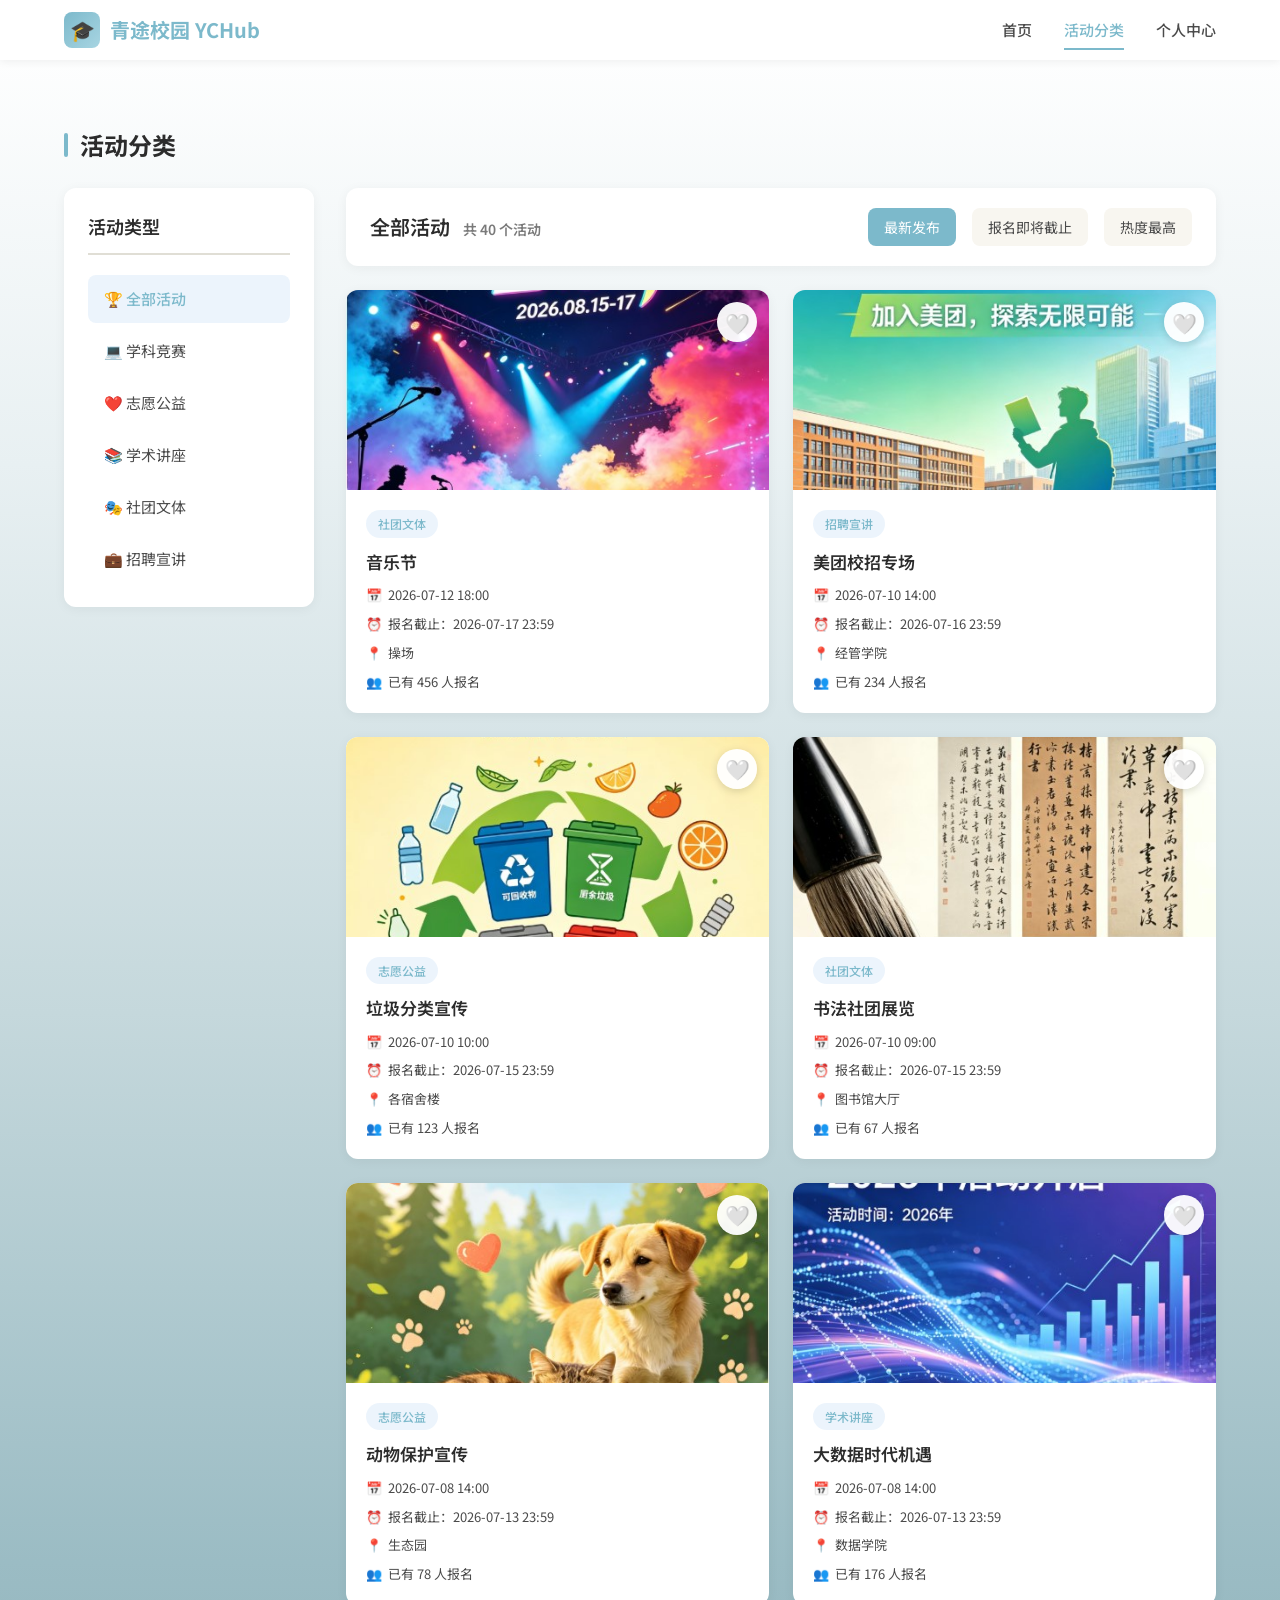
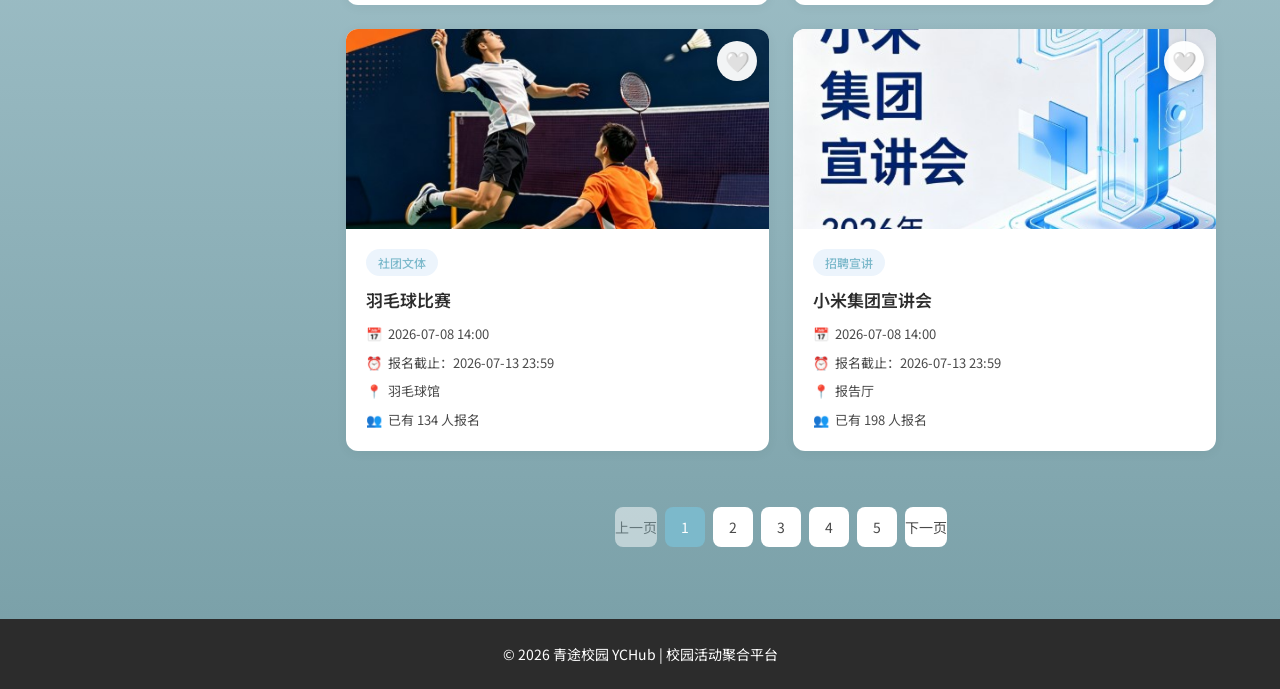
==== commit 14433552: "feat(classify): 重构活动列表页面，添加排序和分页功能 1. 为分类标题和分页组件添加ID方便获取DOM 2. 实现按发布时间、截止日期、热度三种排序逻辑 3. 新增分页功能，支持分页导" ====
--- a/classify.html
+++ b/classify.html
@@ -55,15 +55,15 @@
             <!-- 列表头部 -->
             <div class="content-header">
               <div>
-                <h2 class="content-title">
+                <h2 class="content-title" id="contentTitle">
                   全部活动
-                  <span class="content-count">共 86 个活动</span>
+                  <span class="content-count" id="contentCount">共 40 个活动</span>
                 </h2>
               </div>
               <div class="sort-options">
-                <span class="sort-item active">最新发布</span>
-                <span class="sort-item">报名即将截止</span>
-                <span class="sort-item">热度最高</span>
+                <span class="sort-item active" data-sort="latest">最新发布</span>
+                <span class="sort-item" data-sort="deadline">报名即将截止</span>
+                <span class="sort-item" data-sort="hot">热度最高</span>
               </div>
             </div>
 
@@ -255,14 +255,8 @@
             </div>
 
             <!-- 分页 -->
-            <nav class="pagination">
-              <span class="pagination-item disabled">上一页</span>
-              <span class="pagination-item active">1</span>
-              <span class="pagination-item">2</span>
-              <span class="pagination-item">3</span>
-              <span class="pagination-ellipsis">...</span>
-              <span class="pagination-item">10</span>
-              <span class="pagination-item">下一页</span>
+            <nav class="pagination" id="pagination">
+              <!-- 分页内容由JS动态生成 -->
             </nav>
           </div>
         </div>
@@ -279,166 +273,123 @@
 
   <!-- 引入公共数据文件 -->
   <script src="data.js"></script>
-
-  <!-- ============================================
-       收藏功能逻辑（必须在分类逻辑之前定义）
-       ============================================ -->
+  <!-- 引入收藏功能模块 -->
+  <script src="favorite.js"></script>
+
   <script>
-    // 收藏功能命名空间
-    const FavoriteManager = {
-      STORAGE_KEY: 'ychub_favorites',
-
-      // 获取所有收藏的活动ID
-      getFavorites() {
-        const favorites = localStorage.getItem(this.STORAGE_KEY);
-        return favorites ? JSON.parse(favorites) : [];
-      },
-
-      // 保存收藏列表
-      saveFavorites(favorites) {
-        localStorage.setItem(this.STORAGE_KEY, JSON.stringify(favorites));
-      },
-
-      // 添加收藏
-      addFavorite(activityId) {
-        const favorites = this.getFavorites();
-        if (!favorites.includes(activityId)) {
-          favorites.push(activityId);
-          this.saveFavorites(favorites);
-        }
-      },
-
-      // 取消收藏
-      removeFavorite(activityId) {
-        const favorites = this.getFavorites();
-        const index = favorites.indexOf(activityId);
-        if (index > -1) {
-          favorites.splice(index, 1);
-          this.saveFavorites(favorites);
-        }
-      },
-
-      // 切换收藏状态
-      toggleFavorite(activityId) {
-        const favorites = this.getFavorites();
-        if (favorites.includes(activityId)) {
-          this.removeFavorite(activityId);
-          return false;
-        } else {
-          this.addFavorite(activityId);
-          return true;
-        }
-      },
-
-      // 检查是否已收藏
-      isFavorited(activityId) {
-        const favorites = this.getFavorites();
-        return favorites.includes(activityId);
-      },
-
-      // 获取收藏数量
-      getFavoriteCount() {
-        return this.getFavorites().length;
-      }
-    };
-
-    // 全局函数：检查活动是否已收藏
-    function isActivityFavorited(activityId) {
-      return FavoriteManager.isFavorited(activityId);
-    }
-
-    // 全局函数：切换收藏状态
-    function toggleFavorite(event, activityId) {
-      event.preventDefault();
-      event.stopPropagation();
-
-      const isFavorited = FavoriteManager.toggleFavorite(activityId);
-      const btn = event.currentTarget;
-      const heartIcon = btn.querySelector('.heart-icon');
-
-      // 更新按钮状态
-      if (isFavorited) {
-        btn.classList.add('favorited');
-        heartIcon.textContent = '❤️';
-        btn.title = '取消收藏';
-        showToast('已添加到收藏 ❤️');
-      } else {
-        btn.classList.remove('favorited');
-        heartIcon.textContent = '🤍';
-        btn.title = '添加收藏';
-        showToast('已取消收藏 🤍');
-      }
-    }
-
-    // 显示提示消息
-    function showToast(message) {
-      // 移除已有的toast
-      const existingToast = document.querySelector('.favorite-toast');
-      if (existingToast) {
-        existingToast.remove();
-      }
-
-      // 创建新的toast
-      const toast = document.createElement('div');
-      toast.className = 'favorite-toast';
-      toast.textContent = message;
-      document.body.appendChild(toast);
-
-      // 显示动画
-      setTimeout(() => toast.classList.add('show'), 10);
-
-      // 3秒后隐藏
-      setTimeout(() => {
-        toast.classList.remove('show');
-        setTimeout(() => toast.remove(), 300);
-      }, 2000);
-    }
-  </script>
-
-  <script>
-    // 分类数据配置 - 现在使用 data.js 中的数据
-    const categoryData = {
-      '全部活动': {
-        count: DataUtils.getCategoryCount('全部活动'),
-        activities: DataUtils.getActivitiesByCategory('全部活动')
-      },
-      '学科竞赛': {
-        count: DataUtils.getCategoryCount('学科竞赛'),
-        activities: DataUtils.getActivitiesByCategory('学科竞赛')
-      },
-      '志愿公益': {
-        count: DataUtils.getCategoryCount('志愿公益'),
-        activities: DataUtils.getActivitiesByCategory('志愿公益')
-      },
-      '学术讲座': {
-        count: DataUtils.getCategoryCount('学术讲座'),
-        activities: DataUtils.getActivitiesByCategory('学术讲座')
-      },
-      '社团文体': {
-        count: DataUtils.getCategoryCount('社团文体'),
-        activities: DataUtils.getActivitiesByCategory('社团文体')
-      },
-      '招聘宣讲': {
-        count: DataUtils.getCategoryCount('招聘宣讲'),
-        activities: DataUtils.getActivitiesByCategory('招聘宣讲')
-      }
-    };
-
-    // 获取DOM元素
+    // ==================== 配置 ====================
+    const ITEMS_PER_PAGE = 8; // 每页显示8个活动
+
+    // ==================== 状态管理 ====================
+    let currentCategory = '全部活动';
+    let currentSort = 'latest';
+    let currentPage = 1;
+    let currentActivities = [];
+
+    // ==================== DOM元素 ====================
     const sidebarItems = document.querySelectorAll('.sidebar-item');
     const contentTitle = document.querySelector('.content-title');
     const activityList = document.querySelector('.activity-list');
-
+    const sortItems = document.querySelectorAll('.sort-item');
+    const paginationEl = document.getElementById('pagination');
+
+    // ==================== 工具函数 ====================
     // 获取活动ID - 使用 data.js 中的统一ID
     function getActivityId(activity) {
       return activity.id;
     }
-    
-    // 生成活动卡片HTML
+
+    // 解析日期字符串为时间戳
+    function parseDate(dateStr) {
+      return new Date(dateStr).getTime();
+    }
+
+    // ==================== 排序功能 ====================
+    // 排序函数
+    function sortActivities(activities, sortType) {
+      const sorted = [...activities];
+
+      switch (sortType) {
+        case 'latest':
+          // 最新发布 - 按活动日期降序
+          sorted.sort((a, b) => parseDate(b.date) - parseDate(a.date));
+          break;
+        case 'deadline':
+          // 报名即将截止 - 按报名截止日期升序（越早截止越靠前）
+          sorted.sort((a, b) => parseDate(a.deadline) - parseDate(b.deadline));
+          break;
+        case 'hot':
+          // 热度最高 - 按报名人数降序
+          sorted.sort((a, b) => b.participants - a.participants);
+          break;
+      }
+
+      return sorted;
+    }
+
+    // ==================== 分页功能 ====================
+    // 获取当前页的活动
+    function getPageActivities(activities, page) {
+      const start = (page - 1) * ITEMS_PER_PAGE;
+      const end = start + ITEMS_PER_PAGE;
+      return activities.slice(start, end);
+    }
+
+    // 获取总页数
+    function getTotalPages(activities) {
+      return Math.ceil(activities.length / ITEMS_PER_PAGE);
+    }
+
+    // 生成分页HTML
+    function generatePagination(totalPages, currentPage) {
+      if (totalPages <= 1) return '';
+
+      let html = '';
+
+      // 上一页按钮
+      html += `<span class="pagination-item ${currentPage === 1 ? 'disabled' : ''}" data-page="${currentPage - 1}">上一页</span>`;
+
+      // 页码按钮
+      const maxVisiblePages = 5;
+      let startPage = Math.max(1, currentPage - Math.floor(maxVisiblePages / 2));
+      let endPage = Math.min(totalPages, startPage + maxVisiblePages - 1);
+
+      if (endPage - startPage < maxVisiblePages - 1) {
+        startPage = Math.max(1, endPage - maxVisiblePages + 1);
+      }
+
+      // 第一页
+      if (startPage > 1) {
+        html += `<span class="pagination-item ${1 === currentPage ? 'active' : ''}" data-page="1">1</span>`;
+        if (startPage > 2) {
+          html += `<span class="pagination-ellipsis">...</span>`;
+        }
+      }
+
+      // 中间页码
+      for (let i = startPage; i <= endPage; i++) {
+        html += `<span class="pagination-item ${i === currentPage ? 'active' : ''}" data-page="${i}">${i}</span>`;
+      }
+
+      // 最后一页
+      if (endPage < totalPages) {
+        if (endPage < totalPages - 1) {
+          html += `<span class="pagination-ellipsis">...</span>`;
+        }
+        html += `<span class="pagination-item ${totalPages === currentPage ? 'active' : ''}" data-page="${totalPages}">${totalPages}</span>`;
+      }
+
+      // 下一页按钮
+      html += `<span class="pagination-item ${currentPage === totalPages ? 'disabled' : ''}" data-page="${currentPage + 1}">下一页</span>`;
+
+      return html;
+    }
+
+    // ==================== 活动卡片生成 ====================
     function generateActivityCard(activity) {
       const activityId = getActivityId(activity);
       const isFavorited = isActivityFavorited(activityId);
-      
+
       return `
         <div class="card activity-card" data-id="${activityId}">
           <button class="favorite-btn ${isFavorited ? 'favorited' : ''}" data-id="${activityId}" onclick="toggleFavorite(event, ${activityId})" title="${isFavorited ? '取消收藏' : '添加收藏'}">
@@ -473,39 +424,105 @@
       `;
     }
 
-    // 更新活动列表
-    function updateActivityList(categoryName) {
-      const data = categoryData[categoryName];
-      if (!data) return;
+    // ==================== 更新活动列表 ====================
+    function updateActivityList() {
+      // 获取当前分类的活动
+      let activities = DataUtils.getActivitiesByCategory(currentCategory);
+
+      // 保存当前活动列表（用于分页）
+      currentActivities = activities;
+
+      // 排序
+      const sortedActivities = sortActivities(activities, currentSort);
+
+      // 分页
+      const totalPages = getTotalPages(sortedActivities);
+      const pageActivities = getPageActivities(sortedActivities, currentPage);
 
       // 更新标题
+      const count = activities.length;
       contentTitle.innerHTML = `
-        ${categoryName}
-        <span class="content-count">共 ${data.count} 个活动</span>
+        ${currentCategory}
+        <span class="content-count">共 ${count} 个活动</span>
       `;
 
       // 更新活动列表
-      activityList.innerHTML = data.activities.map(generateActivityCard).join('');
-    }
-
-    // 绑定点击事件
+      if (pageActivities.length > 0) {
+        activityList.innerHTML = pageActivities.map(generateActivityCard).join('');
+      } else {
+        activityList.innerHTML = `
+          <div class="no-results">
+            <div class="no-results-icon">📭</div>
+            <h3>暂无活动</h3>
+            <p>该分类下暂时没有活动</p>
+          </div>
+        `;
+      }
+
+      // 更新分页
+      paginationEl.innerHTML = generatePagination(totalPages, currentPage);
+
+      // 绑定分页点击事件
+      bindPaginationEvents();
+    }
+
+    // 绑定分页点击事件
+    function bindPaginationEvents() {
+      const pageItems = paginationEl.querySelectorAll('.pagination-item:not(.disabled)');
+      pageItems.forEach(item => {
+        item.addEventListener('click', function() {
+          const page = parseInt(this.dataset.page);
+          if (page && page !== currentPage) {
+            currentPage = page;
+            updateActivityList();
+            // 滚动到列表顶部
+            activityList.scrollIntoView({ behavior: 'smooth', block: 'start' });
+          }
+        });
+      });
+    }
+
+    // ==================== 事件绑定 ====================
+    // 分类切换
     sidebarItems.forEach(item => {
       item.addEventListener('click', function() {
         // 移除所有active类
         sidebarItems.forEach(i => i.classList.remove('active'));
         // 添加active类到当前项
         this.classList.add('active');
-        
+
         // 获取分类名称（去掉emoji）
-        const categoryName = this.textContent.trim().replace(/^\S+\s/, '');
-        
+        currentCategory = this.textContent.trim().replace(/^\S+\s/, '');
+
+        // 重置页码
+        currentPage = 1;
+
         // 更新活动列表
-        updateActivityList(categoryName);
+        updateActivityList();
       });
     });
 
-    // 页面加载时初始化活动数量显示
-    updateActivityList('全部活动');
+    // 排序切换
+    sortItems.forEach(item => {
+      item.addEventListener('click', function() {
+        // 移除所有active类
+        sortItems.forEach(i => i.classList.remove('active'));
+        // 添加active类到当前项
+        this.classList.add('active');
+
+        // 获取排序类型
+        currentSort = this.dataset.sort;
+
+        // 重置页码
+        currentPage = 1;
+
+        // 更新活动列表
+        updateActivityList();
+      });
+    });
+
+    // ==================== 初始化 ====================
+    updateActivityList();
   </script>
 </body>
 </html>
